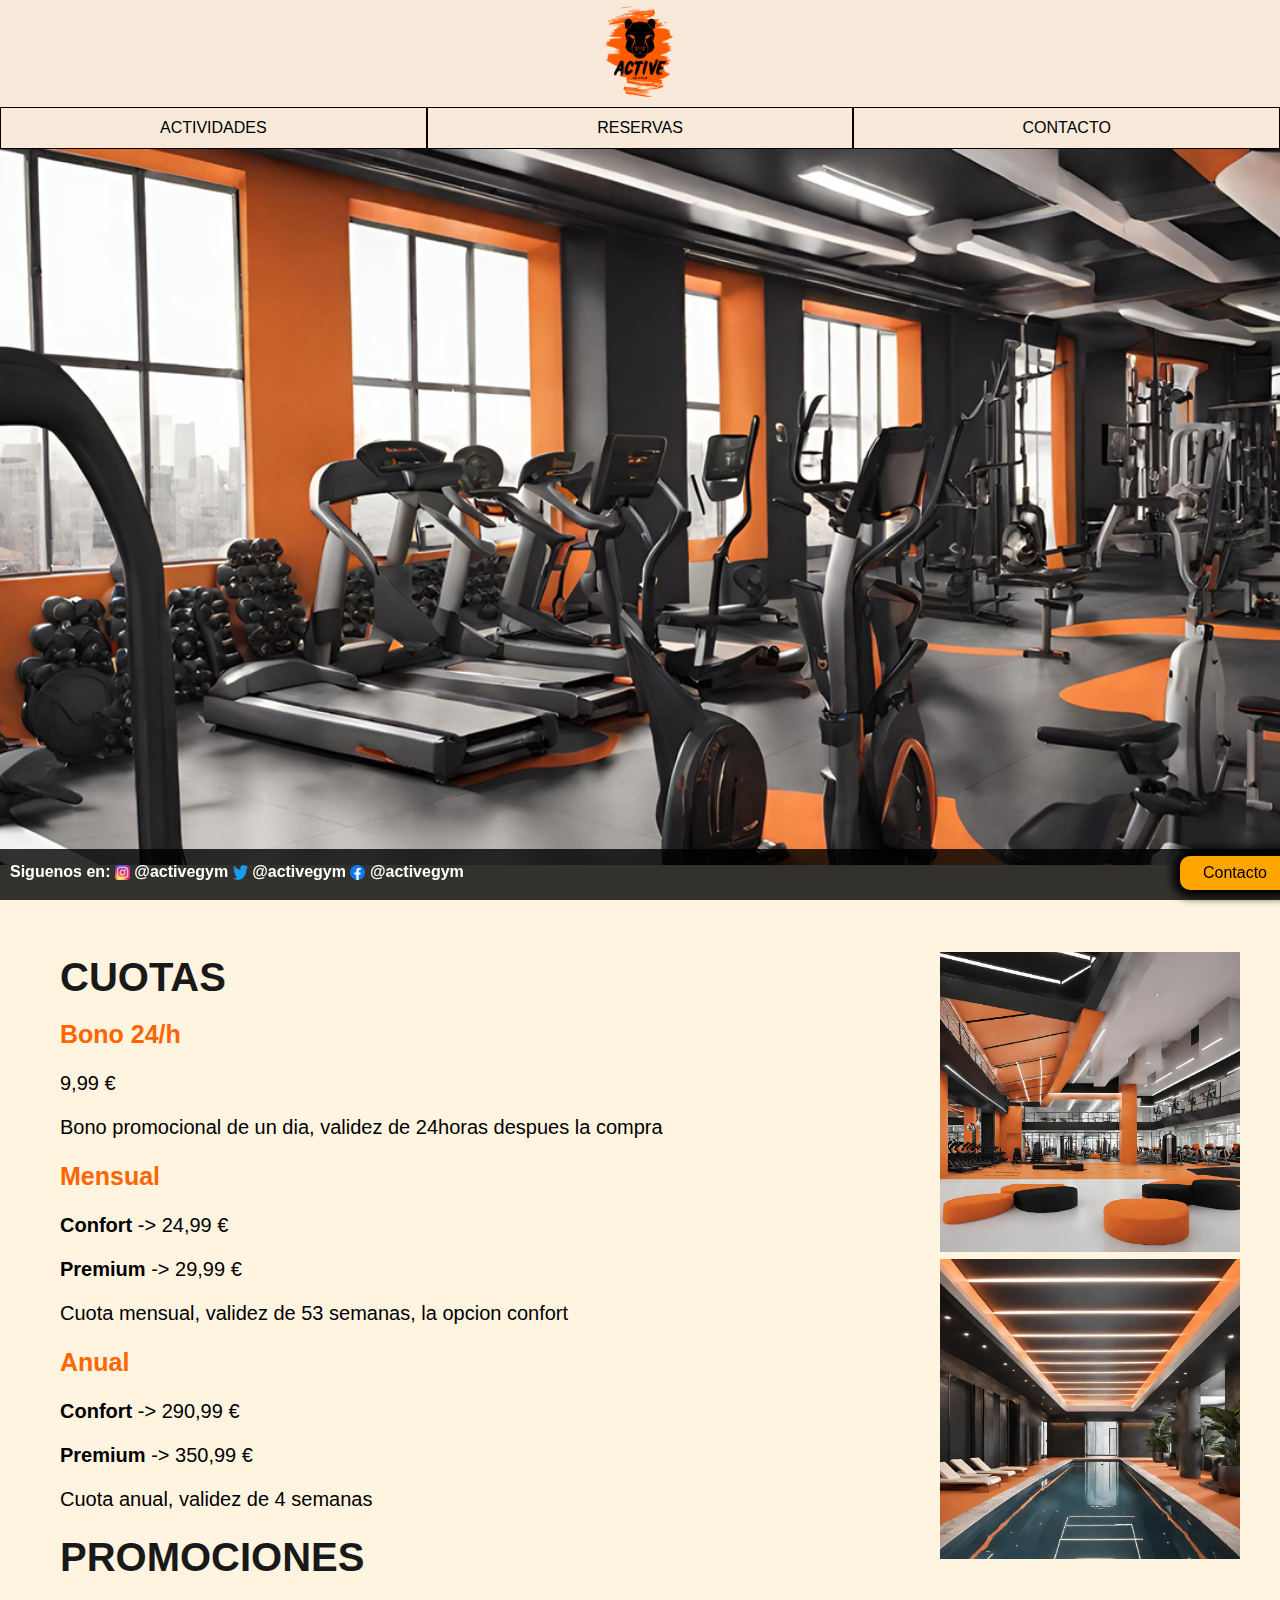
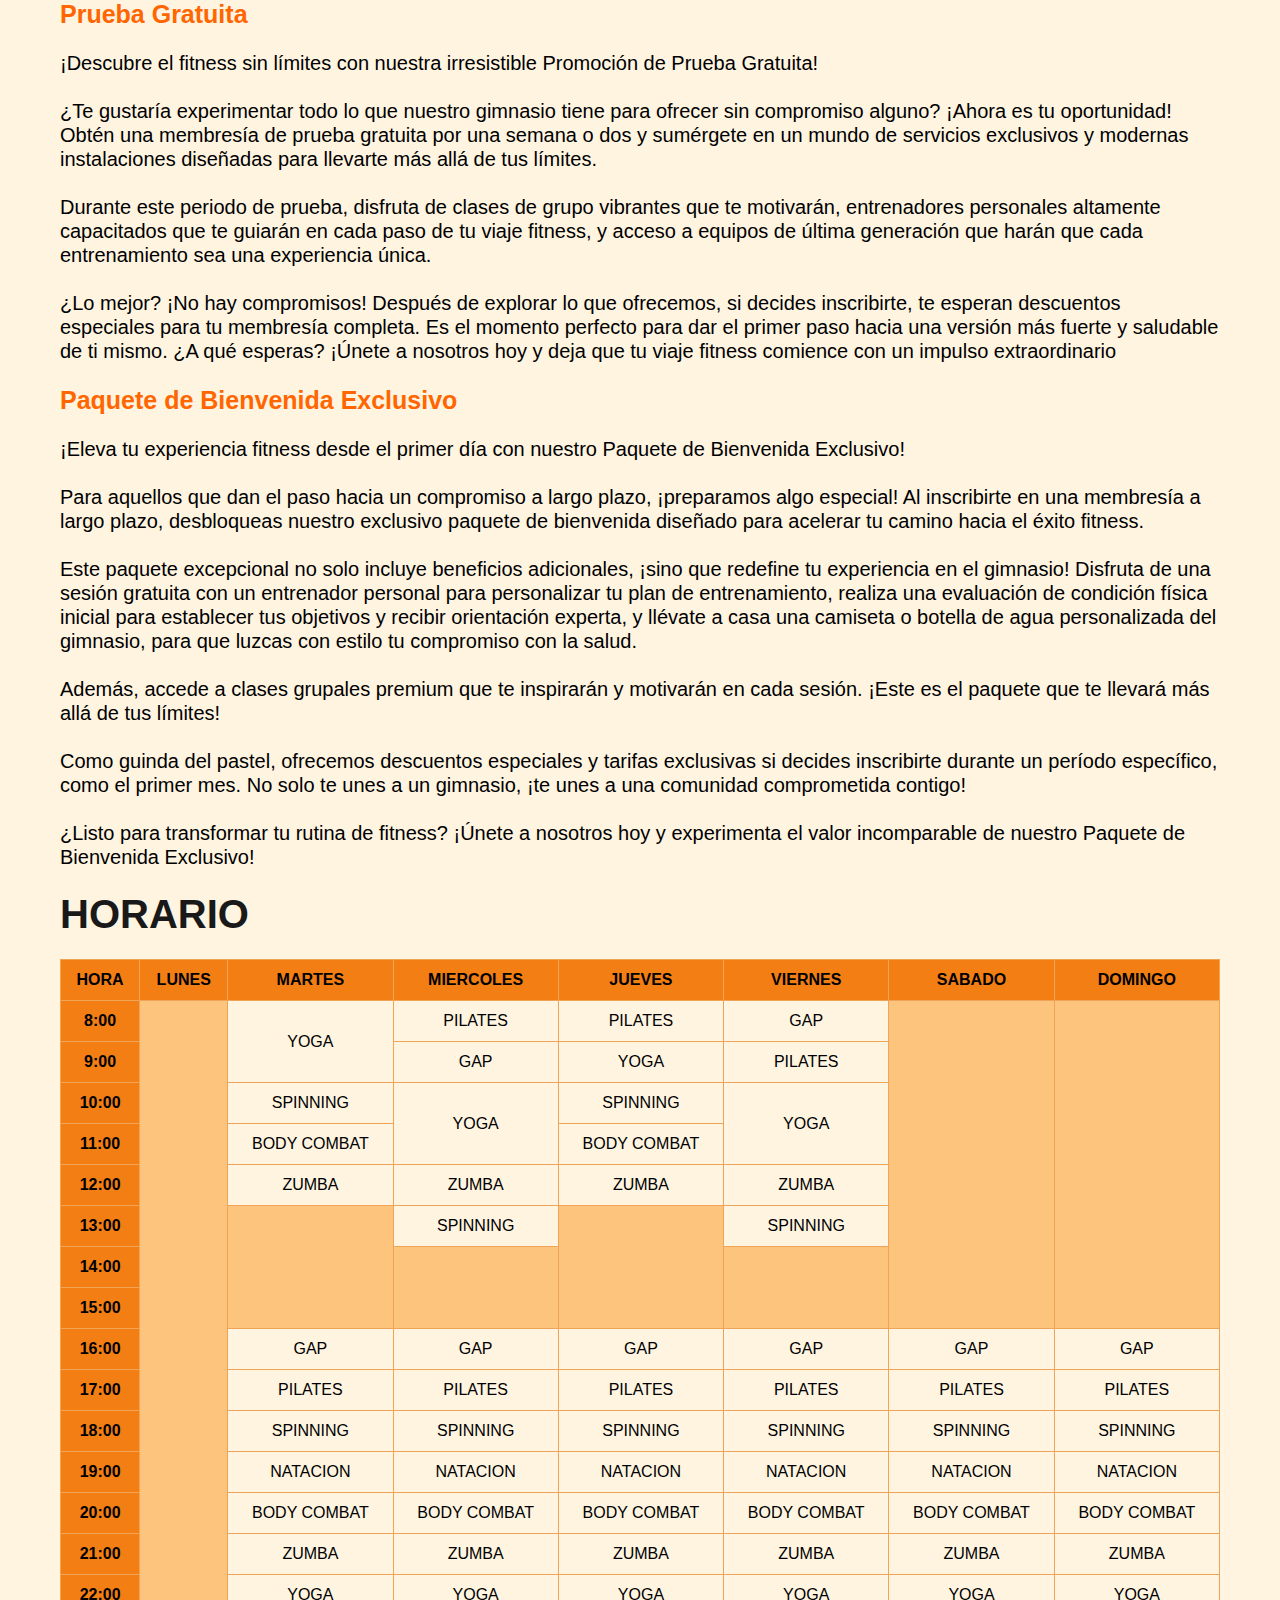
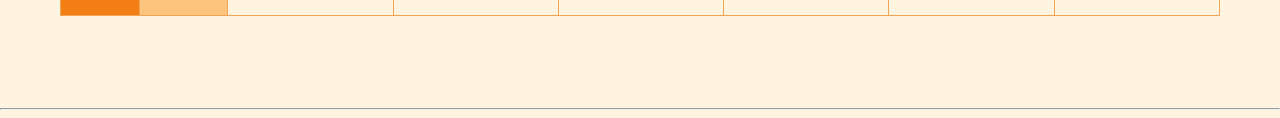
==== index.html @ 60f01741 "intento de arreglo de imagenes" ====
<!DOCTYPE html>
<html lang="es">
    <head>
        <meta charset="UTF-8">
        <meta name="viewport" content="width=device-width, initial-scale=1.0">
        <title>Inicio</title>
    <link rel="stylesheet" href="css/indexStyle.css"/>
    <link rel="stylesheet" href="css/encabezadoStyle.css"/>
    <link rel="stylesheet" href="css/redes_contactoStyle.css"/>
    
    </head>
    <body class="bodyIndex">
        <!--Parte Yeray-->
        <div id="encabezado">
            <div id="imagenEncabezado">
                <a href="index.html"><img src="images/logo.png" alt="Imagen del logo"/></a>
            </div>
            <div id="parteAbajoEncabezado">
                <ul>
                    <li><a href="actividades.html">ACTIVIDADES</a></li>
                    <li><a href="reservas.html">RESERVAS</a></li>
                    <li><a href="contacto.html">CONTACTO</a></li>
                </ul>
            </div>
        </div>
        <img id="imagenPortada" src="./images/portadaIndex.png"/>
        <!--Parte Aroa-->
            <div class="contenedor">
                <div id="contenido">
                    <div class="imgns-container">
                        <a href="index.html"><img id="img_recepcion" src="images/recepcion.png" alt="recepcion"/></a>
                        <a href="actividades.html"><img id="img_piscina" src="images/piscina1.png" alt="recepcion"/></a>
                    </div>
                    <h2>Cuotas</h2>
                        <div id="cuota1">
                            <h3 id="bono24h">Bono 24/h</h3>
                            <p class="parIndex" id="precio1"> 9,99 €</p>
                            <p class="parIndex" id="descripcion1">Bono promocional de un dia, validez de 24horas despues la compra</p>
                        </div>
                
                        <div id="cuota2">
                            <h3 id="mensual">Mensual</h3>
                            <p class="parIndex" id="precio2"> <b>Confort</b> -> 24,99 €</p>
                            <p class="parIndex" id="precio2"> <b>Premium</b> -> 29,99 €</p>
                            <p class="parIndex" id="descripcion1">Cuota mensual, validez de 53 semanas, la opcion confort </p>
                        </div>
                
                        <div id="cuota3">
                            <h3 id="anual">Anual</h3>
                            <p class="parIndex" id="precio2"> <b>Confort</b> -> 290,99 €</p>
                            <p class="parIndex" id="precio2"> <b>Premium</b> -> 350,99 €</p>
                            <p class="parIndex" id="descripcion1">Cuota anual, validez de 4 semanas</p>
                        </div> 

                    <h2>Promociones</h2>
                        <h3 id="Prueba">Prueba Gratuita</h3>
                        <p class="parIndex">¡Descubre el fitness sin límites con nuestra irresistible Promoción de Prueba Gratuita!
                            <br/>
                            <br/>
                            ¿Te gustaría experimentar todo lo que nuestro gimnasio tiene para ofrecer sin compromiso alguno? ¡Ahora es tu oportunidad! Obtén una membresía de prueba gratuita por una semana o dos y sumérgete en un mundo de servicios exclusivos y modernas instalaciones diseñadas para llevarte más allá de tus límites.
                            <br/>
                            <br/>
                            Durante este periodo de prueba, disfruta de clases de grupo vibrantes que te motivarán, entrenadores personales altamente capacitados que te guiarán en cada paso de tu viaje fitness, y acceso a equipos de última generación que harán que cada entrenamiento sea una experiencia única.
                            <br/>
                            <br/>
                            ¿Lo mejor? ¡No hay compromisos! Después de explorar lo que ofrecemos, si decides inscribirte, te esperan descuentos especiales para tu membresía completa. Es el momento perfecto para dar el primer paso hacia una versión más fuerte y saludable de ti mismo. ¿A qué esperas? ¡Únete a nosotros hoy y deja que tu viaje fitness comience con un impulso extraordinario</p>
                        <h3 id="Bievenida">Paquete de Bienvenida Exclusivo</h3>
                        <p class="parIndex">¡Eleva tu experiencia fitness desde el primer día con nuestro Paquete de Bienvenida Exclusivo!
                            <br/>
                            <br/>
                            Para aquellos que dan el paso hacia un compromiso a largo plazo, ¡preparamos algo especial! Al inscribirte en una membresía a largo plazo, desbloqueas nuestro exclusivo paquete de bienvenida diseñado para acelerar tu camino hacia el éxito fitness.
                            <br/>
                            <br/>
                            Este paquete excepcional no solo incluye beneficios adicionales, ¡sino que redefine tu experiencia en el gimnasio! Disfruta de una sesión gratuita con un entrenador personal para personalizar tu plan de entrenamiento, realiza una evaluación de condición física inicial para establecer tus objetivos y recibir orientación experta, y llévate a casa una camiseta o botella de agua personalizada del gimnasio, para que luzcas con estilo tu compromiso con la salud.
                            <br/>
                            <br/>
                            Además, accede a clases grupales premium que te inspirarán y motivarán en cada sesión. ¡Este es el paquete que te llevará más allá de tus límites!
                            <br/>
                            <br/>
                            Como guinda del pastel, ofrecemos descuentos especiales y tarifas exclusivas si decides inscribirte durante un período específico, como el primer mes. No solo te unes a un gimnasio, ¡te unes a una comunidad comprometida contigo!
                            <br/>
                            <br/>
                            ¿Listo para transformar tu rutina de fitness? ¡Únete a nosotros hoy y experimenta el valor incomparable de nuestro Paquete de Bienvenida Exclusivo! </p>
                    <a href="actividades.html"><h2 id="horario">Horario</h2></a>
                    <table>
                        <tr id="cabecera">
                            <th>HORA</th>
                            <th>LUNES</th>
                            <th>MARTES</th>
                            <th>MIERCOLES</th>
                            <th>JUEVES</th>
                            <th>VIERNES</th>
                            <th>SABADO</th>
                            <th>DOMINGO</th>
                        </tr>
                        <tr>
                            <th>8:00</th>
                        <!-- los lunes no hay actividades -->
                            <td id="vacio" rowspan="15"></td>
                            <td rowspan="2">YOGA</td>
                            <td>PILATES</td>
                            <td>PILATES</td>
                            <td>GAP</td>
                            <td id="vacio" rowspan="8"></td>
                            <td id="vacio" rowspan="8"></td>
                        </tr>
                        <tr>
                            <th>9:00</th>
                        <!-- los lunes no hay actividades -->
                            <td>GAP</td>
                            <td>YOGA</td>
                            <td>PILATES</td>
                        </tr>
                        <tr>
                            <th>10:00</th>
                        <!-- los lunes no hay actividades -->
                            <td>SPINNING</td>
                            <td rowspan="2">YOGA</td>
                            <td>SPINNING</td>
                            <td rowspan="2">YOGA</td>
                        </tr>
                        <tr>
                            <th>11:00</th>
                        <!-- los lunes no hay actividades -->
                            <td>BODY COMBAT</td>
                            <td>BODY COMBAT</td>
                        </tr>
                        <tr>
                            <th>12:00</th>
                        <!-- los lunes no hay actividades -->
                            <td>ZUMBA</td>
                            <td>ZUMBA</td>
                            <td>ZUMBA</td>
                            <td>ZUMBA</td>
                        </tr>
                        <tr>
                            <th>13:00</th>
                        <!-- los lunes no hay actividades -->
                            <td id="vacio" rowspan="3"></td>
                            <td>SPINNING</td>
                            <td id="vacio" rowspan="3"></td>
                            <td>SPINNING</td>
                        </tr>
                        <tr>
                            <th>14:00</th>
                        <!-- los lunes no hay actividades -->
                            <td id="vacio" rowspan="2"></td>
                            <td id="vacio" rowspan="2"></td>
                        </tr>
                        <tr>
                            <th>15:00</th>
                        <!-- los lunes no hay actividades -->
                        </tr>
                        <tr>
                            <th>16:00</th>
                        <!-- los lunes no hay actividades -->
                            <td>GAP</td>
                            <td>GAP</td>
                            <td>GAP</td>
                            <td>GAP</td>
                            <td>GAP</td>
                            <td>GAP</td>
                        </tr>
                        <tr>
                            <th>17:00</th>
                        <!-- los lunes no hay actividades -->
                            <td>PILATES</td>
                            <td>PILATES</td>
                            <td>PILATES</td>
                            <td>PILATES</td>
                            <td>PILATES</td>
                            <td>PILATES</td>
                        </tr>
                        <tr>
                            <th>18:00</th>
                        <!-- los lunes no hay actividades -->
                            <td>SPINNING</td>
                            <td>SPINNING</td>
                            <td>SPINNING</td>
                            <td>SPINNING</td>
                            <td>SPINNING</td>
                            <td>SPINNING</td>
                        </tr>
                        <tr>
                            <th>19:00</th>
                        <!-- los lunes no hay actividades -->
                            <td>NATACION</td>
                            <td>NATACION</td>
                            <td>NATACION</td>
                            <td>NATACION</td>
                            <td>NATACION</td>
                            <td>NATACION</td>
                
                        </tr>
                        <tr>
                            <th>20:00</th>
                        <!-- los lunes no hay actividades -->
                            <td>BODY COMBAT</td>
                            <td>BODY COMBAT</td>
                            <td>BODY COMBAT</td>
                            <td>BODY COMBAT</td>
                            <td>BODY COMBAT</td>
                            <td>BODY COMBAT</td>
                        </tr>
                        <tr>
                            <th>21:00</th>
                        <!-- los lunes no hay actividades -->
                            <td>ZUMBA</td>
                            <td>ZUMBA</td>
                            <td>ZUMBA</td>
                            <td>ZUMBA</td>
                            <td>ZUMBA</td>
                            <td>ZUMBA</td>
                        </tr>
                        <tr>
                            <th>22:00</th>
                        <!-- los lunes no hay actividades -->
                            <td>YOGA</td>
                            <td>YOGA</td>
                            <td>YOGA</td>
                            <td>YOGA</td>
                            <td>YOGA</td>
                            <td>YOGA</td>
                        </tr>
                    </table>
                    <br/>
                
                </div>
            </div>
            
        <hr>
        <!--Parte Nestor-->
        <div class="pie">
            <label class="redes" for="redes">
                Siguenos en: 
                <img class="imagen_redes" src="images/logo_instagram.png" alt="instagram"> 
                <a href="https://www.instagram.com/"> @activegym </a> 
                <img class="imagen_redes" src="images/logo_twitter.png" alt="twitter"> 
                <a href="https://twitter.com/?lang=es">@activegym</a> 
                <img class="imagen_redes" src="images/logo_facebook.png" alt="facebook"> 
                <a href="https://www.facebook.com/?locale=es_ES">@activegym</a>
            </label> 
            <a id="botonContacto" href="contacto.html">Contacto</a>
        </div>
    </body>
</html>
---- css/indexStyle.css ----
/* CSS GENERAL */
*{
    font-family: Verdana, Geneva, Tahoma, sans-serif;
} 

.parIndex{
    font-size: 20px;
   }
/* IMAGENES */
.contenedor{
    display: grid;
    grid-template-columns: auto auto auto auto;
}

.imgns-container{
    grid-column: 3/4;
    height: 300px;
    width: 300px;
    margin: 20px;
    max-width: 100%;
    position: absolute;
    right: 0px;
}

#img_recepcion{
    grid-area: imagen;
    width: 100%;
}
#img_piscina{
    grid-area: imagen;
    width: 100%;
    
}
/* CONTENIDO */
#contenido h3 {
    
    color: #ff6600;
    font-weight: bold;
    font-size: 25px;
}

#contenido h2 {
    
    color: #19191a;
    font-size: 40px;
    font-weight: bold;
    text-transform: uppercase;
}

#contenido h3 p{
    
    color: black;
    font-weight: lighter;
    font-size: 30px;

}
#contenido{
    grid-column: 1/3;
    background-color: #fff4e0;
    padding: 40px;
    margin: 20px;
    text-align: left;
    box-sizing: border-box;
    position: relative;
}

a{
    text-decoration: none;
}
/*TABLA HORARIO*/
table {
    width: 100%;
    border-collapse: collapse;
    margin-top: 20px;
}
th, td {
    border: 1px solid #f0a458;
    padding: 8px;
    text-align: center;
}
th {
    background-color: #f27e14;
}
#vacio{
    background-color: #fcc47c;
}
---- css/encabezadoStyle.css ----
/*Parte del encabezado*/
#encabezado{
    width: 100%;
    height: 100%;
    left: 0;
    top: 0;
    position: relative;
    background-color: #f8e9da;
}

/*imagen del encabezado*/
#imagenEncabezado{
    text-align: center;
}

#imagenEncabezado img{
    width: 100px;
}

#imagenPortada{
    width: 100%;
}

/*Columnas del encabezado*/
#parteAbajoEncabezado{
    column-count: 3;
    height: 100%;
    display: grid;
}

#parteAbajoEncabezado ul li{
    text-align: center;
    border: 1px solid black;
    padding: .5em;
    width: 100%;
}

#parteAbajoEncabezado ul li a{
    display: block;
    padding: 0 10px;
    text-decoration: none;
    color: black;
}

#parteAbajoEncabezado ul li:hover{
    background-color: orange;
}

#parteAbajoEncabezado ul{
    margin: 0;
    padding: 0;
    display: inline-flex;
    list-style: none;
    padding: 0;
}

#tituloEncabezado{
    border: 1px dotted gray;
    text-align: center;
    display: block;
}

/*Para poder poner fijo el encabezado en la parte de arriba*/
.bodyIndex{
    margin: 0;
	padding: 0;
	font-size: 1em;
	line-height: 1.5em;
    background-color: #fff4e0;
}
---- css/redes_contactoStyle.css ----
/* REDES-CONTACTO */
.pie{
    background: rgba(0, 0, 0, 0.8);
    position: fixed;
    bottom: 0;
    left: 0;
    width: 100%;
    padding: 10px;
    color: white;
}
.imagen_redes{
    width: 15px;
    height: 15px;
    vertical-align: middle;
}
.redes{
    font-weight: bold;
    vertical-align: middle;
}
a{
    text-decoration: none;
}
a:link{
    color: white;
}
a:visited{
    color: white;
}
a:hover{
    color: rgb(167, 167, 167);
}
#botonContacto{
    border-radius: 10px;
    border-width: 2px;
    background-color: orange;
    color: black;
    text-decoration: none;
    text-align: center;
    float: right;
    margin-top: -3px;
    padding: 5px;
    width: 100px;
    box-shadow: 0px 0px 10px 7px black;
}
#botonContacto:hover{
    background-color: rgb(197, 128, 0);
    transition-duration: 0.3s;
}
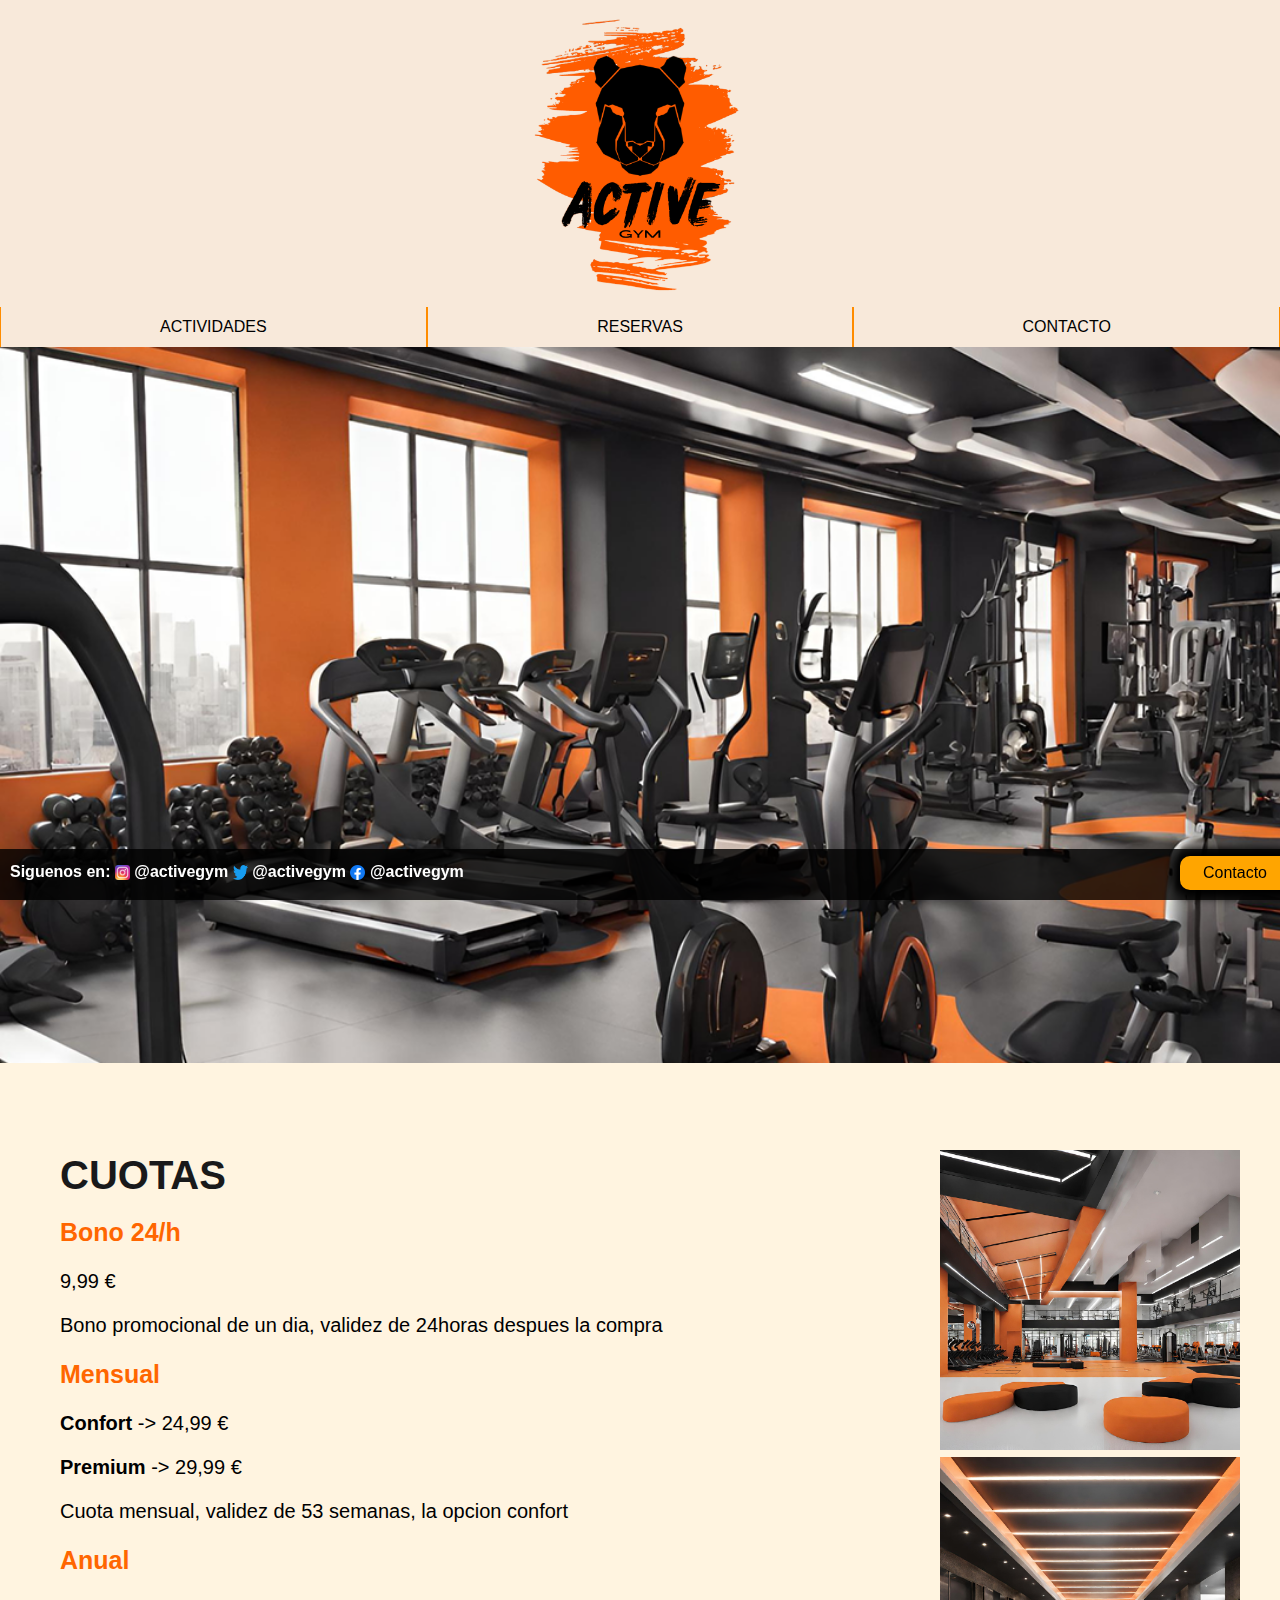
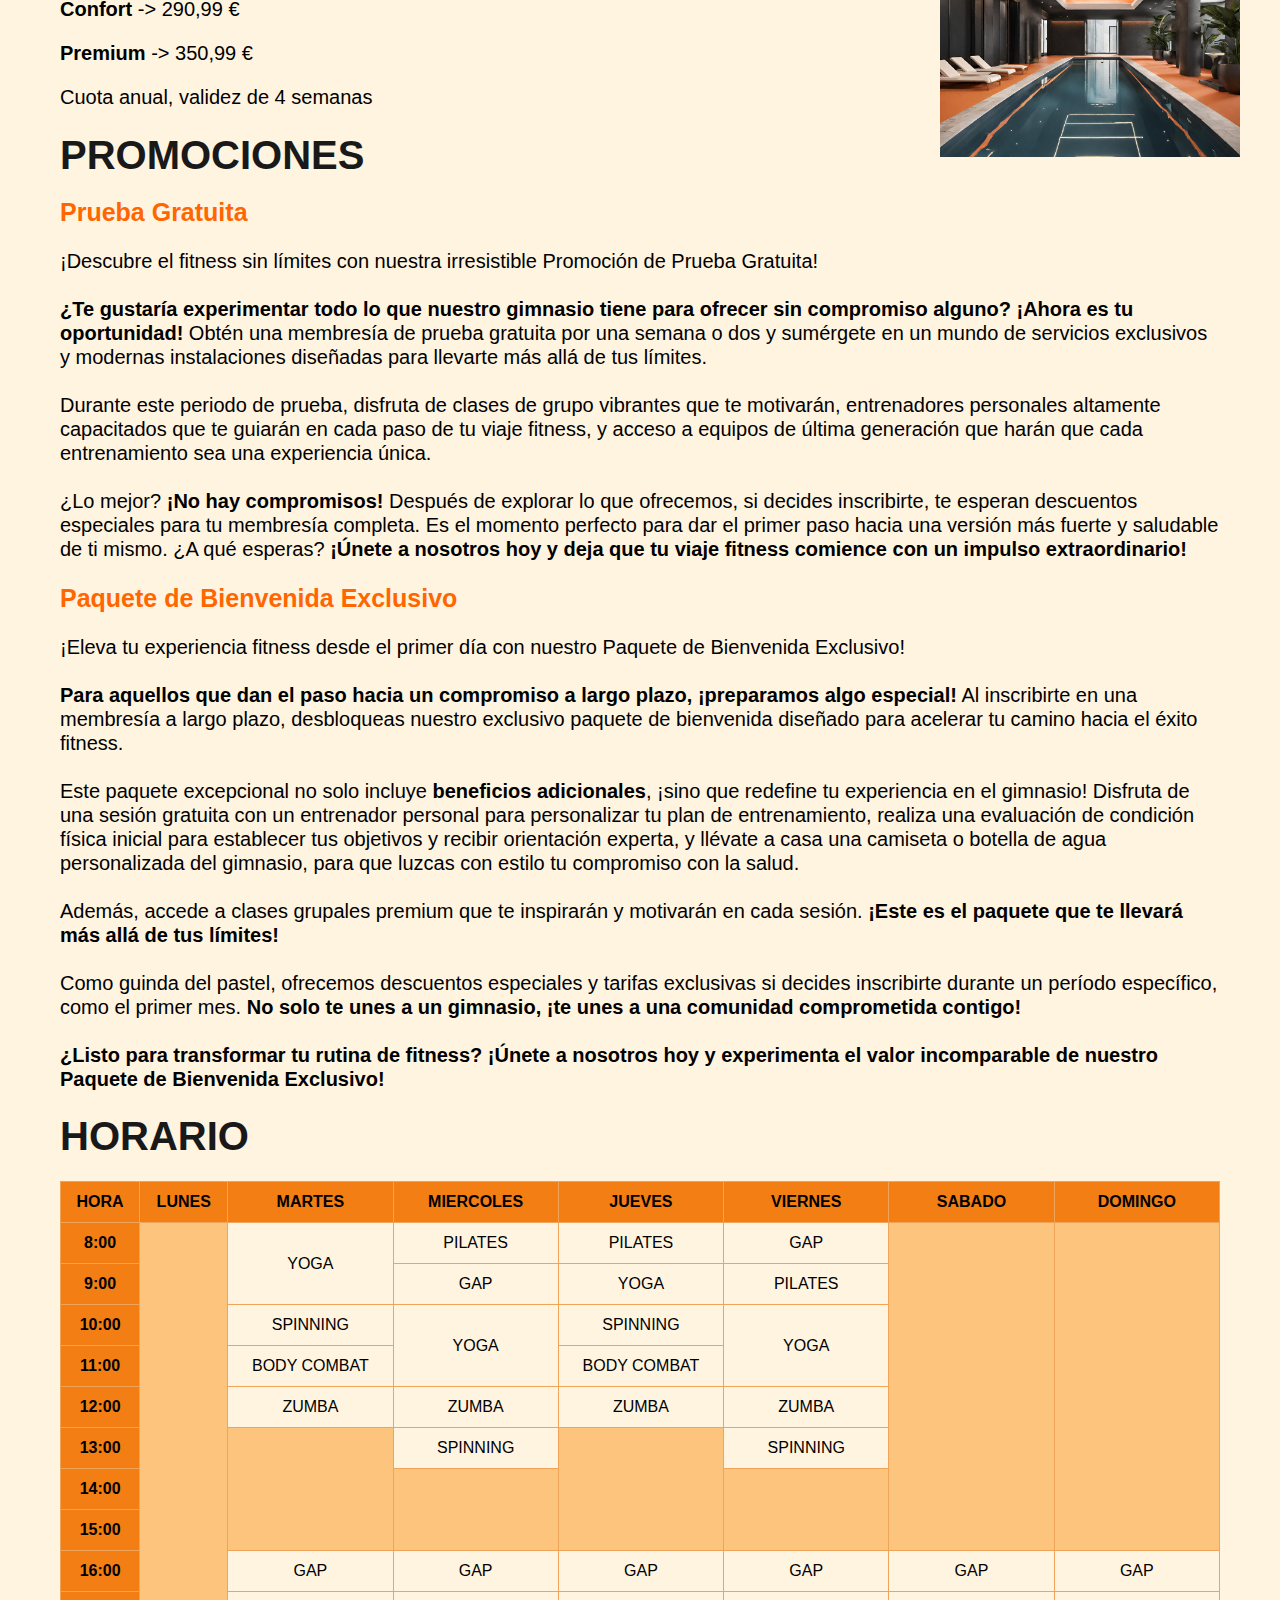
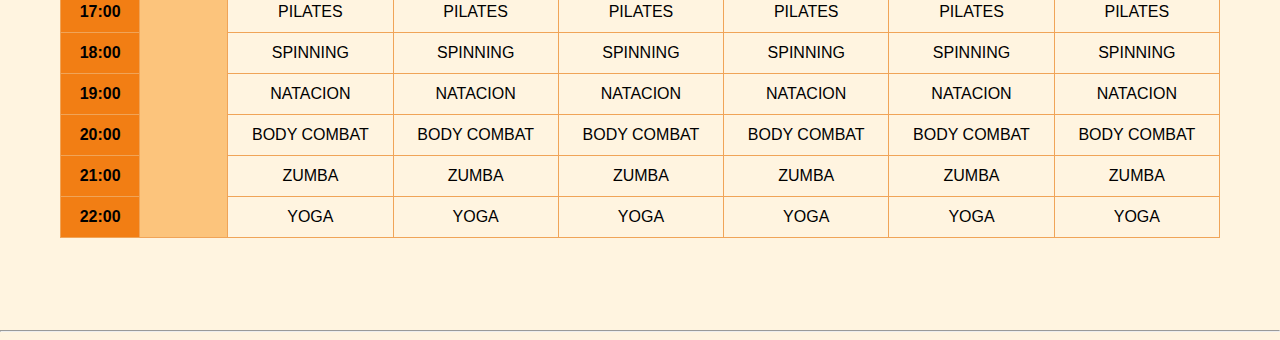
==== commit ea5136b9: "negritas" ====
--- a/index.html
+++ b/index.html
@@ -57,30 +57,30 @@
                         <p class="parIndex">¡Descubre el fitness sin límites con nuestra irresistible Promoción de Prueba Gratuita!
                             <br/>
                             <br/>
-                            ¿Te gustaría experimentar todo lo que nuestro gimnasio tiene para ofrecer sin compromiso alguno? ¡Ahora es tu oportunidad! Obtén una membresía de prueba gratuita por una semana o dos y sumérgete en un mundo de servicios exclusivos y modernas instalaciones diseñadas para llevarte más allá de tus límites.
+                            <b>¿Te gustaría experimentar todo lo que nuestro gimnasio tiene para ofrecer sin compromiso alguno? ¡Ahora es tu oportunidad!</b> Obtén una membresía de prueba gratuita por una semana o dos y sumérgete en un mundo de servicios exclusivos y modernas instalaciones diseñadas para llevarte más allá de tus límites.
                             <br/>
                             <br/>
                             Durante este periodo de prueba, disfruta de clases de grupo vibrantes que te motivarán, entrenadores personales altamente capacitados que te guiarán en cada paso de tu viaje fitness, y acceso a equipos de última generación que harán que cada entrenamiento sea una experiencia única.
                             <br/>
                             <br/>
-                            ¿Lo mejor? ¡No hay compromisos! Después de explorar lo que ofrecemos, si decides inscribirte, te esperan descuentos especiales para tu membresía completa. Es el momento perfecto para dar el primer paso hacia una versión más fuerte y saludable de ti mismo. ¿A qué esperas? ¡Únete a nosotros hoy y deja que tu viaje fitness comience con un impulso extraordinario</p>
+                            ¿Lo mejor? <b>¡No hay compromisos!</b> Después de explorar lo que ofrecemos, si decides inscribirte, te esperan descuentos especiales para tu membresía completa. Es el momento perfecto para dar el primer paso hacia una versión más fuerte y saludable de ti mismo. ¿A qué esperas? <b>¡Únete a nosotros hoy y deja que tu viaje fitness comience con un impulso extraordinario!</b></p>
                         <h3 id="Bievenida">Paquete de Bienvenida Exclusivo</h3>
                         <p class="parIndex">¡Eleva tu experiencia fitness desde el primer día con nuestro Paquete de Bienvenida Exclusivo!
                             <br/>
                             <br/>
-                            Para aquellos que dan el paso hacia un compromiso a largo plazo, ¡preparamos algo especial! Al inscribirte en una membresía a largo plazo, desbloqueas nuestro exclusivo paquete de bienvenida diseñado para acelerar tu camino hacia el éxito fitness.
-                            <br/>
-                            <br/>
-                            Este paquete excepcional no solo incluye beneficios adicionales, ¡sino que redefine tu experiencia en el gimnasio! Disfruta de una sesión gratuita con un entrenador personal para personalizar tu plan de entrenamiento, realiza una evaluación de condición física inicial para establecer tus objetivos y recibir orientación experta, y llévate a casa una camiseta o botella de agua personalizada del gimnasio, para que luzcas con estilo tu compromiso con la salud.
-                            <br/>
-                            <br/>
-                            Además, accede a clases grupales premium que te inspirarán y motivarán en cada sesión. ¡Este es el paquete que te llevará más allá de tus límites!
-                            <br/>
-                            <br/>
-                            Como guinda del pastel, ofrecemos descuentos especiales y tarifas exclusivas si decides inscribirte durante un período específico, como el primer mes. No solo te unes a un gimnasio, ¡te unes a una comunidad comprometida contigo!
-                            <br/>
-                            <br/>
-                            ¿Listo para transformar tu rutina de fitness? ¡Únete a nosotros hoy y experimenta el valor incomparable de nuestro Paquete de Bienvenida Exclusivo! </p>
+                            <b>Para aquellos que dan el paso hacia un compromiso a largo plazo, ¡preparamos algo especial!</b> Al inscribirte en una membresía a largo plazo, desbloqueas nuestro exclusivo paquete de bienvenida diseñado para acelerar tu camino hacia el éxito fitness.
+                            <br/>
+                            <br/>
+                            Este paquete excepcional no solo incluye <b>beneficios adicionales</b>, ¡sino que redefine tu experiencia en el gimnasio! Disfruta de una sesión gratuita con un entrenador personal para personalizar tu plan de entrenamiento, realiza una evaluación de condición física inicial para establecer tus objetivos y recibir orientación experta, y llévate a casa una camiseta o botella de agua personalizada del gimnasio, para que luzcas con estilo tu compromiso con la salud.
+                            <br/>
+                            <br/>
+                            Además, accede a clases grupales premium que te inspirarán y motivarán en cada sesión. <b>¡Este es el paquete que te llevará más allá de tus límites!</b>
+                            <br/>
+                            <br/>
+                            Como guinda del pastel, ofrecemos descuentos especiales y tarifas exclusivas si decides inscribirte durante un período específico, como el primer mes. <b>No solo te unes a un gimnasio, ¡te unes a una comunidad comprometida contigo!</b>
+                            <br/>
+                            <br/>
+                            <b>¿Listo para transformar tu rutina de fitness? ¡Únete a nosotros hoy y experimenta el valor incomparable de nuestro Paquete de Bienvenida Exclusivo!</b> </p>
                     <a href="actividades.html"><h2 id="horario">Horario</h2></a>
                     <table>
                         <tr id="cabecera">
--- a/css/indexStyle.css
+++ b/css/indexStyle.css
@@ -1,7 +1,14 @@
 /* CSS GENERAL */
+
 *{
     font-family: Verdana, Geneva, Tahoma, sans-serif;
+    
 } 
+
+.bodyIndex{
+    margin-left: 20%;
+    margin-right: 20%;
+}
 
 .parIndex{
     font-size: 20px;
--- a/css/encabezadoStyle.css
+++ b/css/encabezadoStyle.css
@@ -14,7 +14,7 @@
 }
 
 #imagenEncabezado img{
-    width: 100px;
+    width: 300px;
 }
 
 #imagenPortada{
@@ -30,7 +30,8 @@
 
 #parteAbajoEncabezado ul li{
     text-align: center;
-    border: 1px solid black;
+    border-right:  1px solid darkorange;
+    border-left:  1px solid darkorange;
     padding: .5em;
     width: 100%;
 }
@@ -43,7 +44,7 @@
 }
 
 #parteAbajoEncabezado ul li:hover{
-    background-color: orange;
+    background-color: darkorange;
 }
 
 #parteAbajoEncabezado ul{
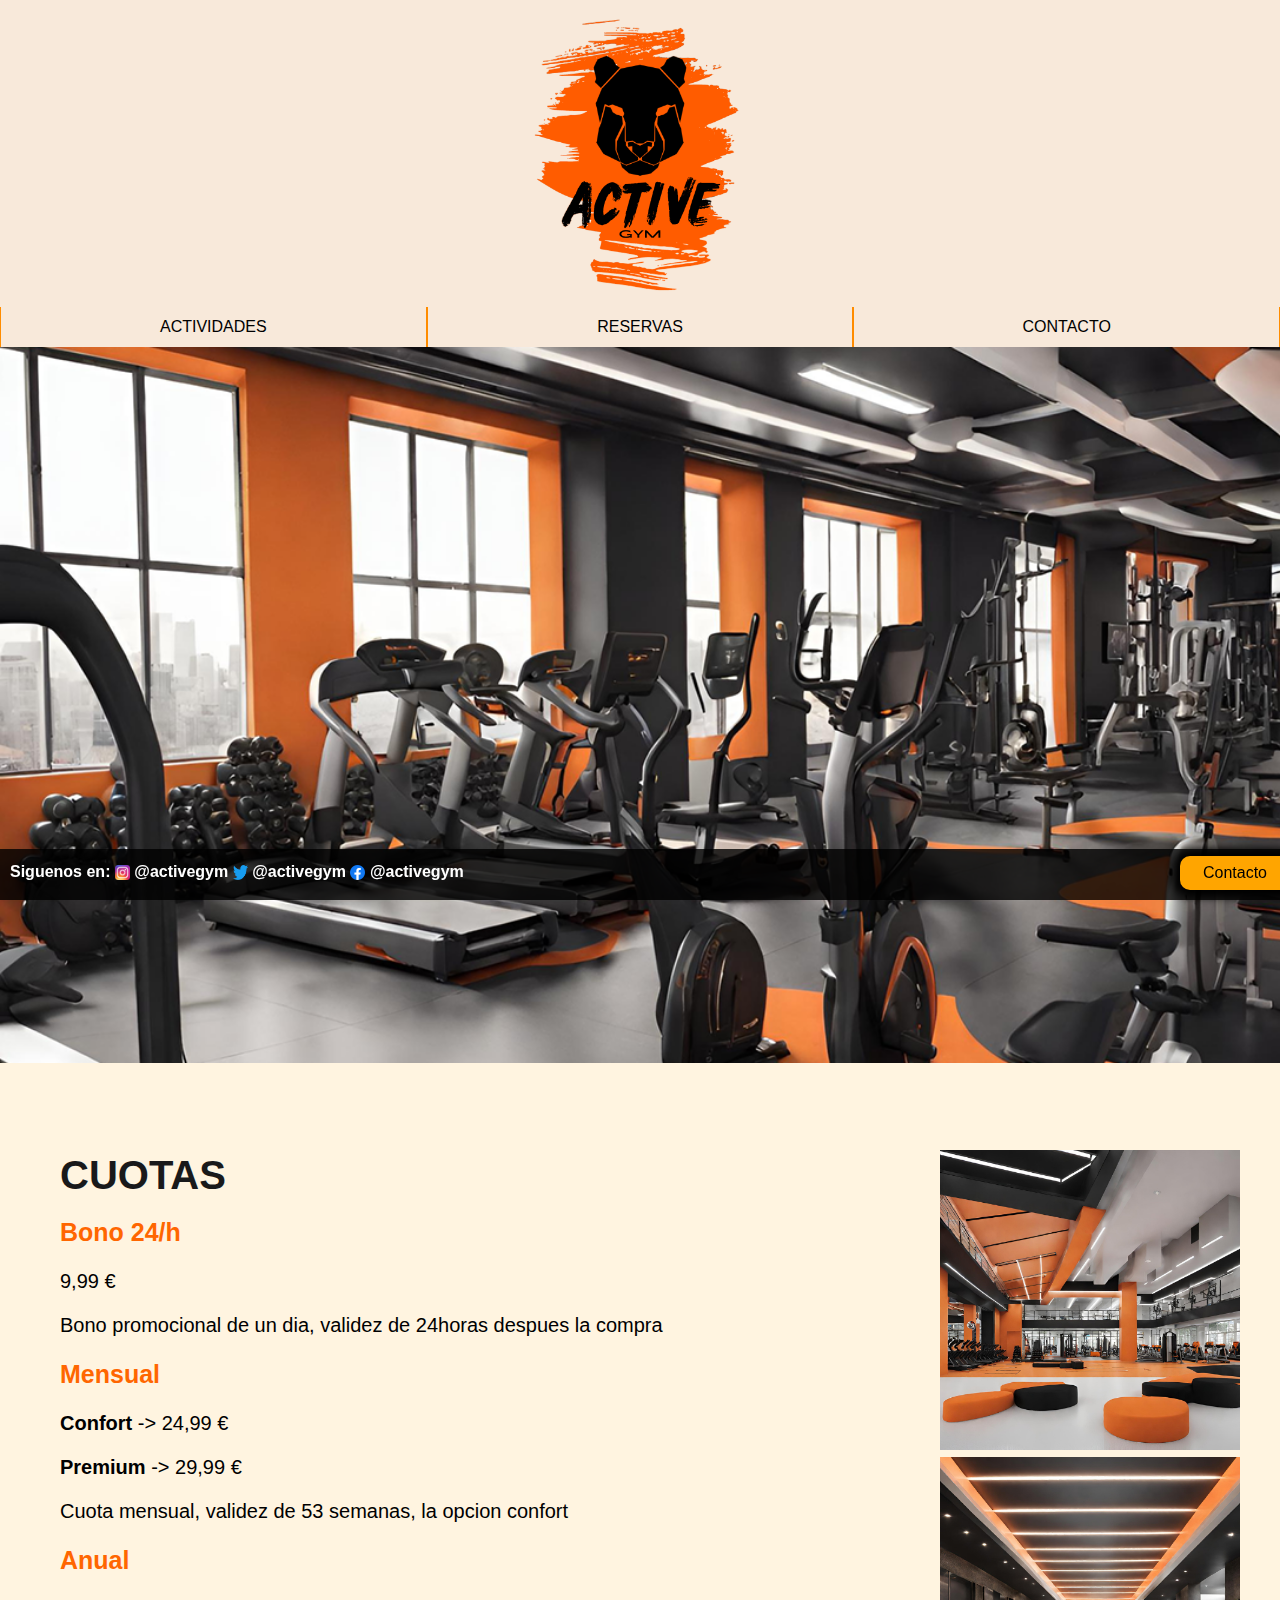
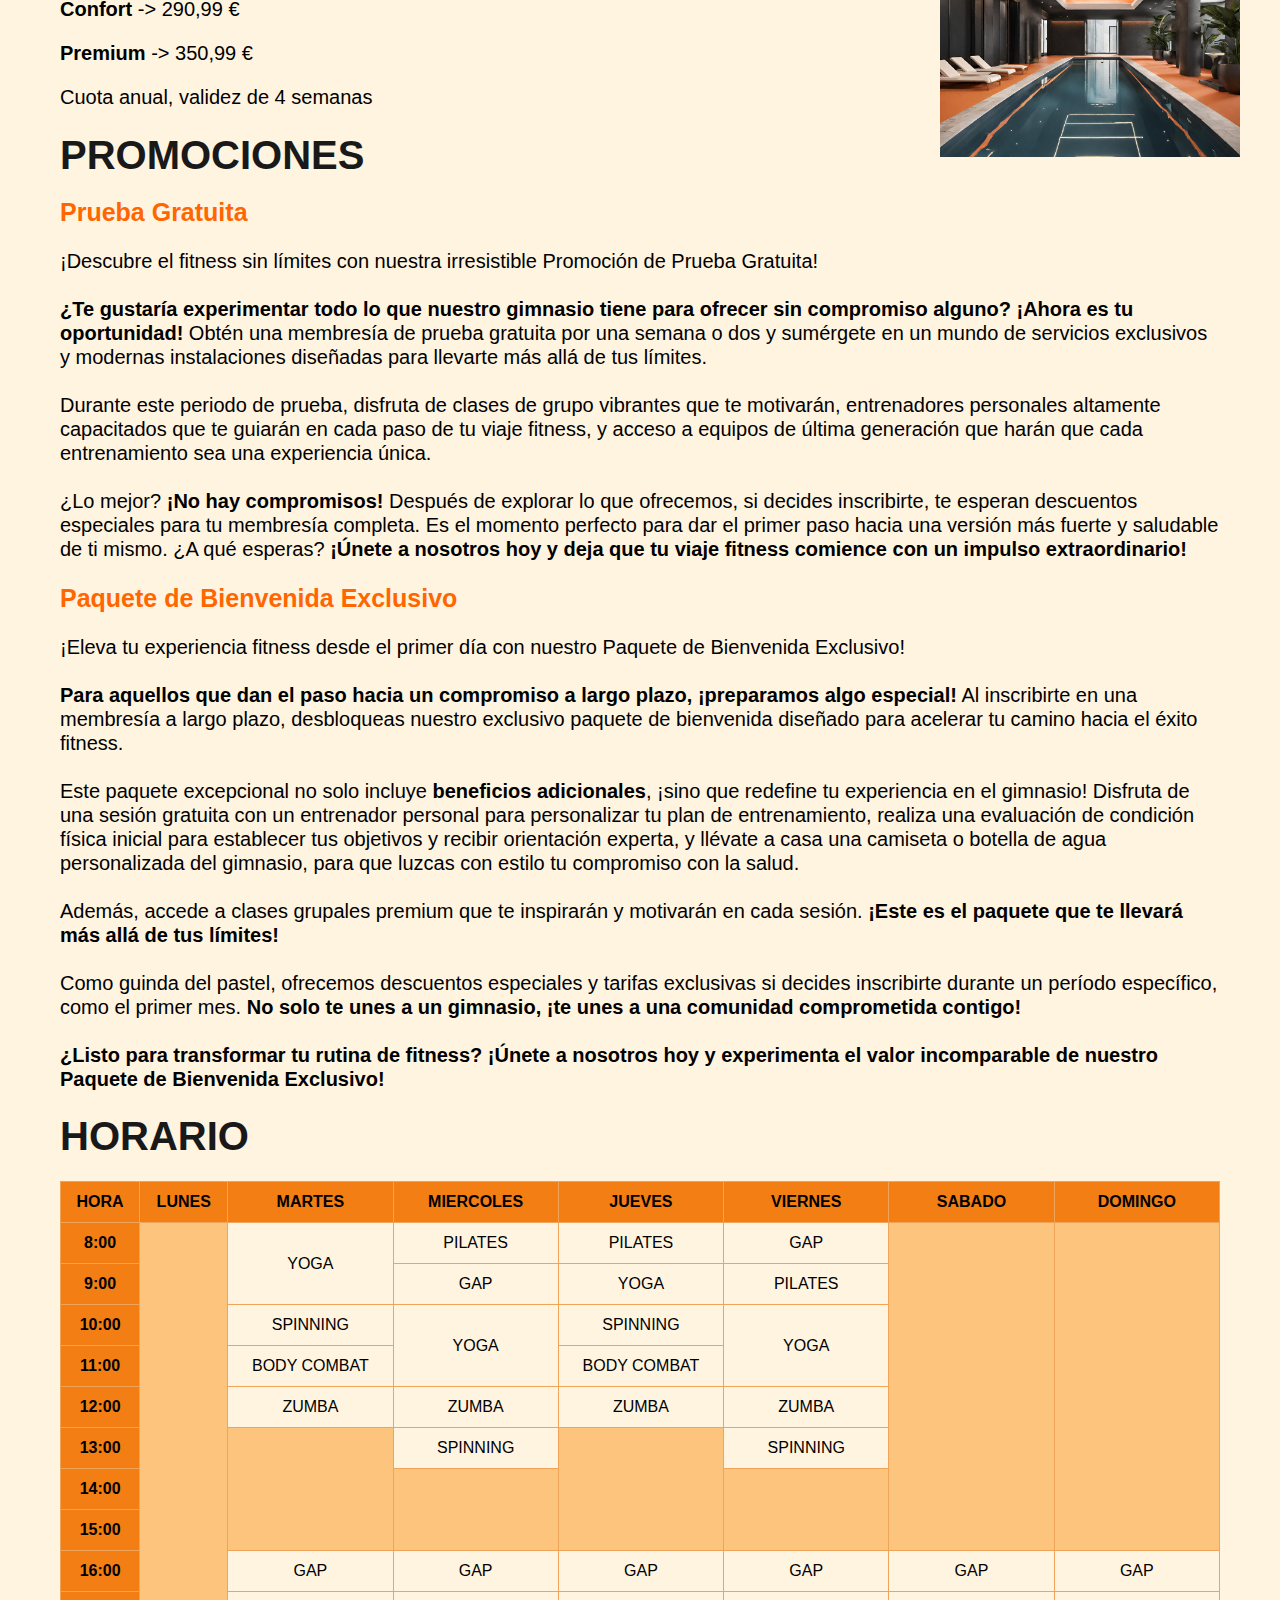
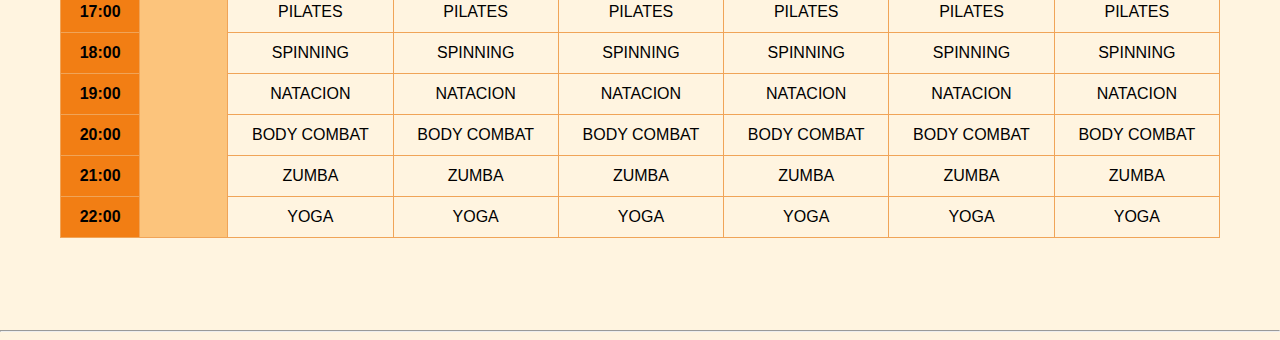
==== commit 35018ce8: "RESPONSIVE RESERVAS Y REDES CONTACTOS" ====
--- a/index.html
+++ b/index.html
@@ -232,14 +232,14 @@
         <!--Parte Nestor-->
         <div class="pie">
             <label class="redes" for="redes">
-                Siguenos en: 
-                <img class="imagen_redes" src="images/logo_instagram.png" alt="instagram"> 
-                <a href="https://www.instagram.com/"> @activegym </a> 
-                <img class="imagen_redes" src="images/logo_twitter.png" alt="twitter"> 
-                <a href="https://twitter.com/?lang=es">@activegym</a> 
-                <img class="imagen_redes" src="images/logo_facebook.png" alt="facebook"> 
-                <a href="https://www.facebook.com/?locale=es_ES">@activegym</a>
-            </label> 
+                Siguenos en:
+                <img class="imagen_redes" src="images/logo_instagram.png" alt="instagram">
+                <a href="https://www.instagram.com/"> @activegym </a>
+                <img class="imagen_redes" src="images/logo_twitter.png" alt="twitter">
+                <a href="https://twitter.com/?lang=es"> @activegym </a>
+                <img class="imagen_redes" src="images/logo_facebook.png" alt="facebook">
+                <a href="https://www.facebook.com/?locale=es_ES"> @activegym </a>
+            </label>
             <a id="botonContacto" href="contacto.html">Contacto</a>
         </div>
     </body>
--- a/css/redes_contactoStyle.css
+++ b/css/redes_contactoStyle.css
@@ -45,4 +45,14 @@
 #botonContacto:hover{
     background-color: rgb(197, 128, 0);
     transition-duration: 0.3s;
+}
+@media only screen and (min-width: 280px) and (max-width: 768px){
+    .redes{
+        font-size: 8px;
+    }
+    #botonContacto{
+        width: 45px;
+        font-size: 8px;
+        margin-top: 0;
+    }
 }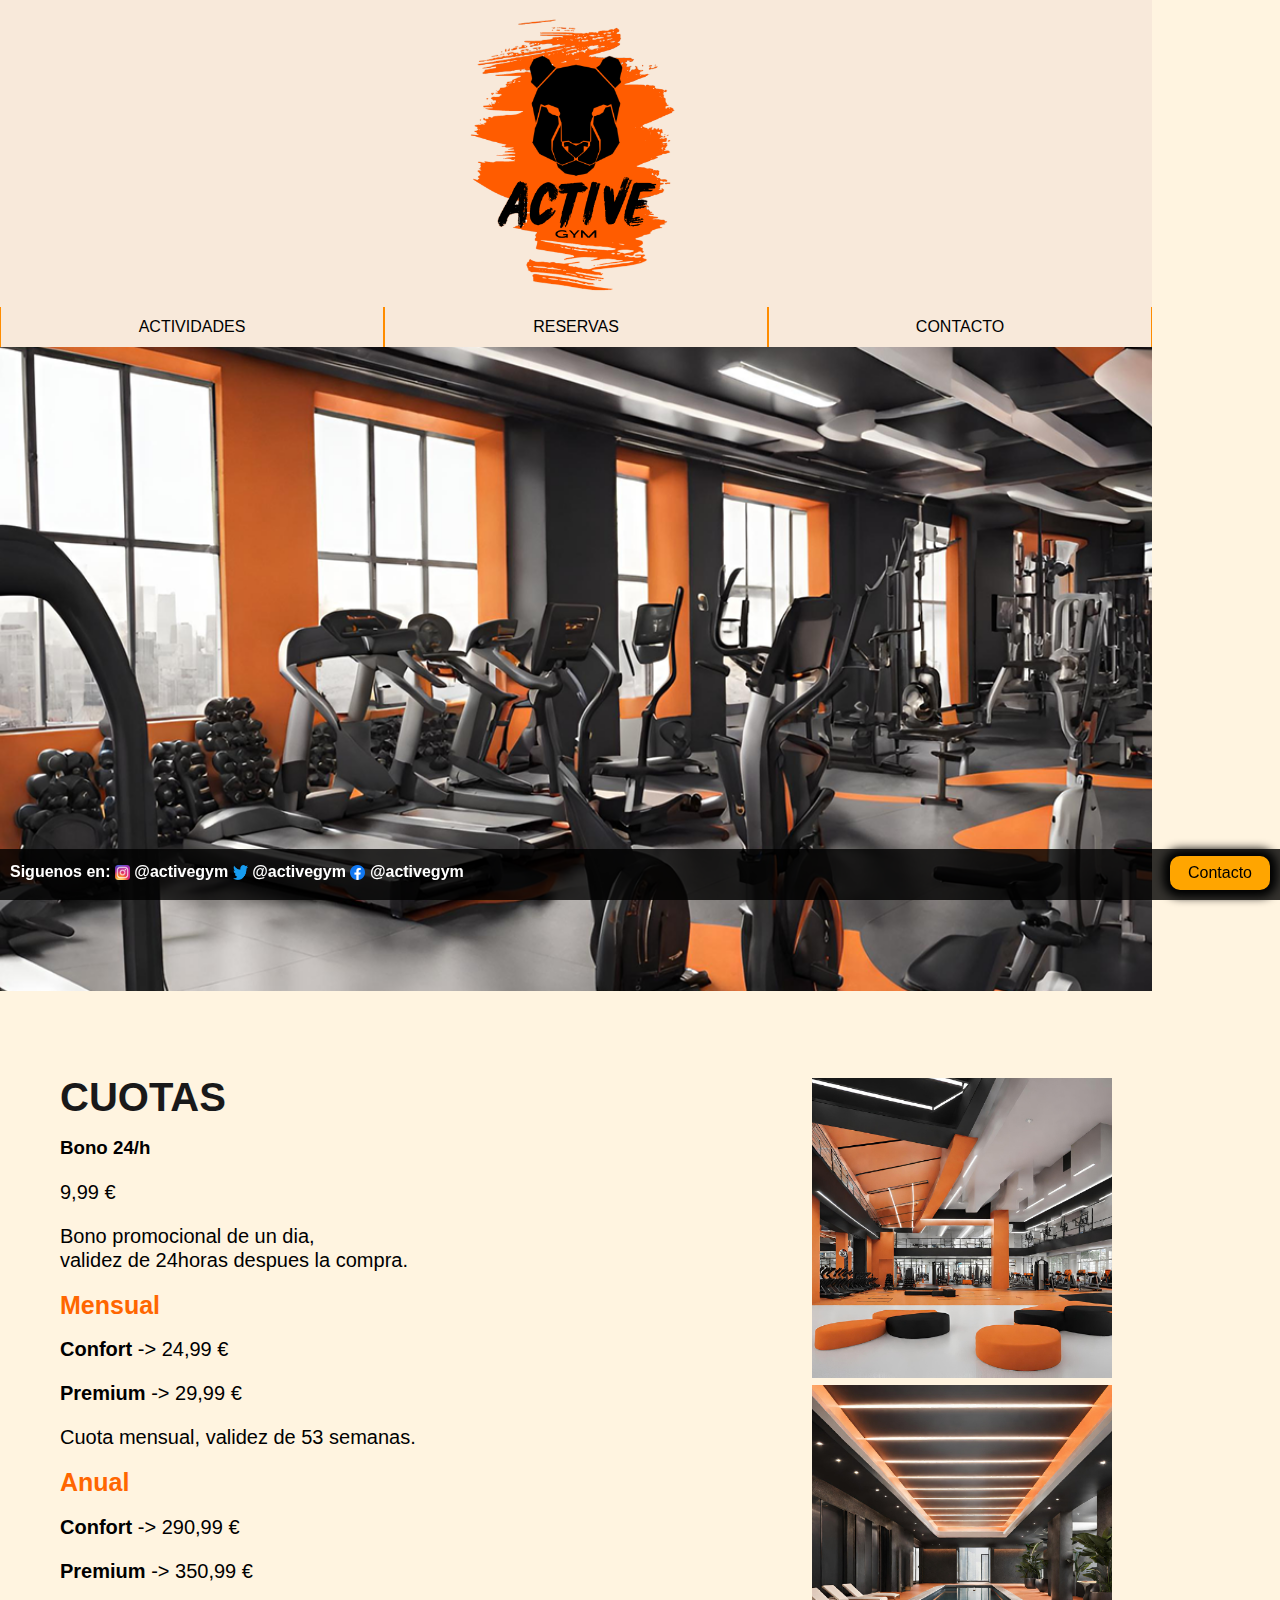
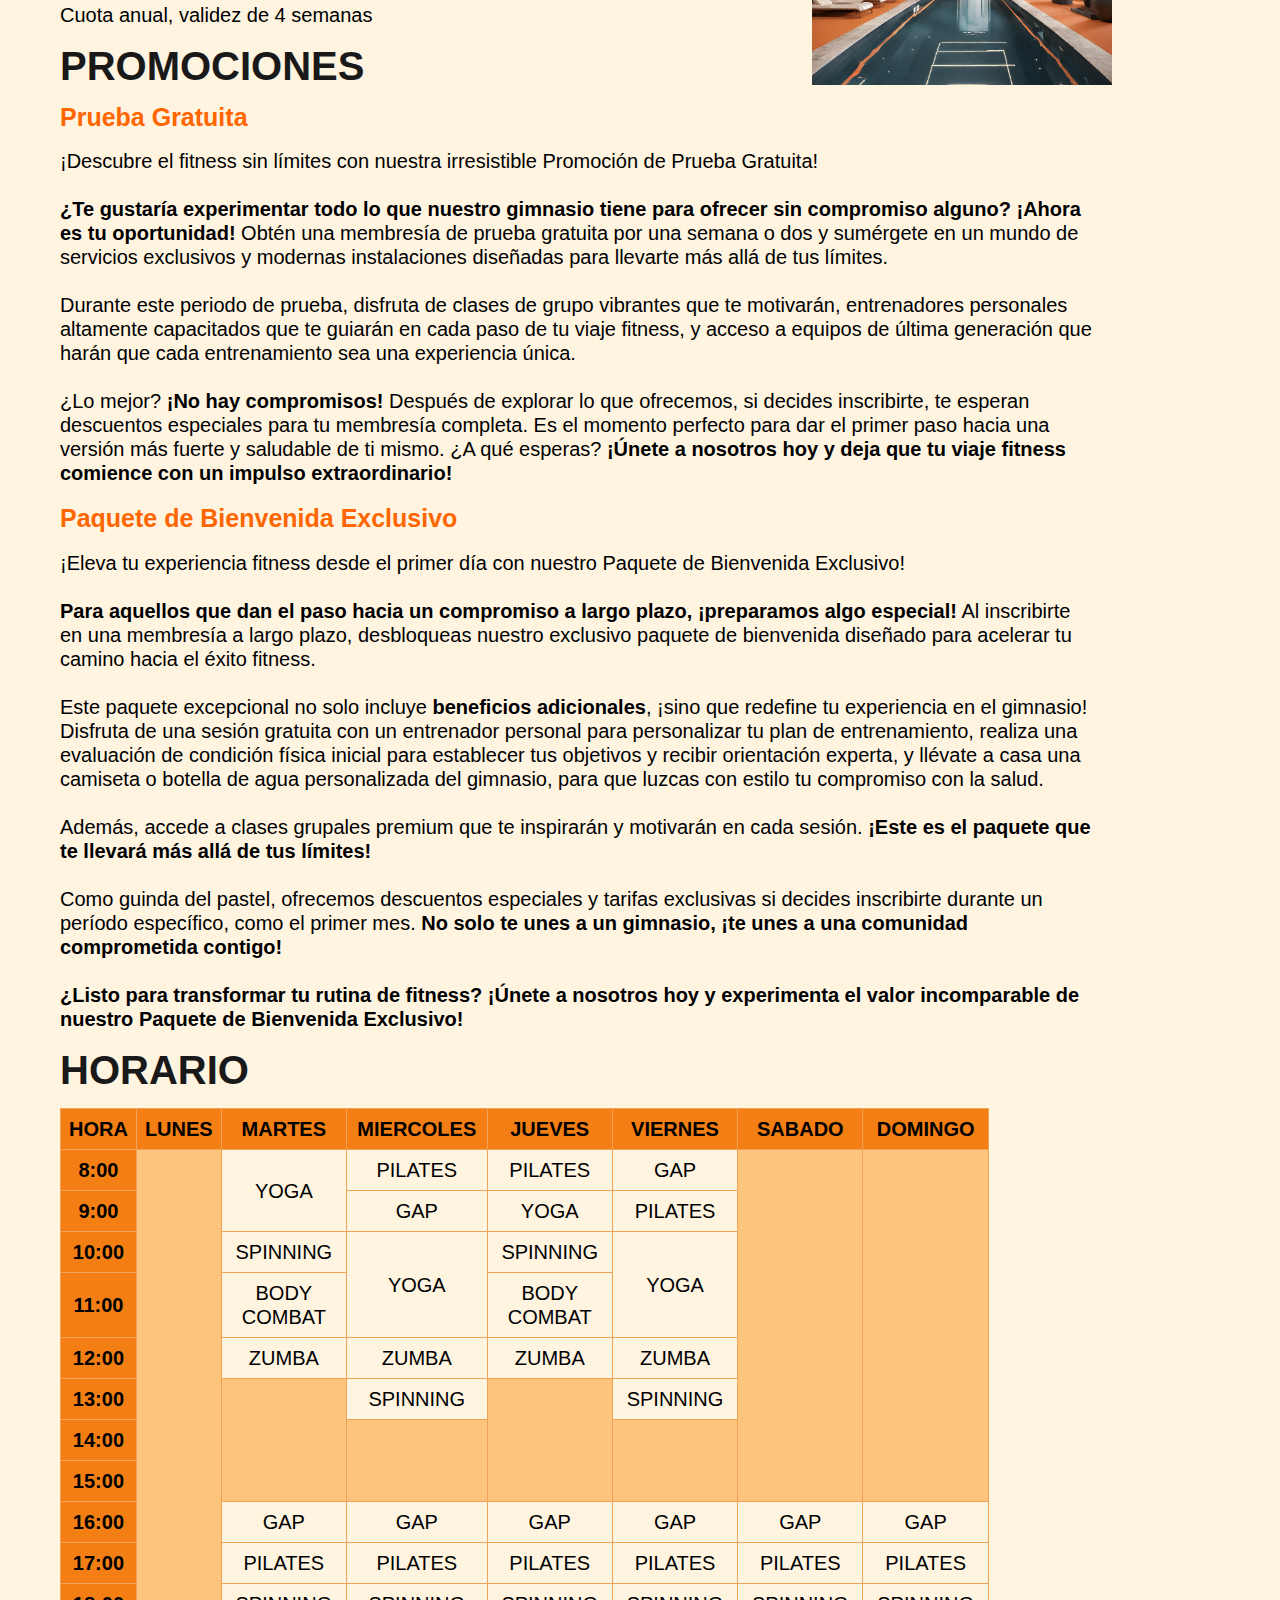
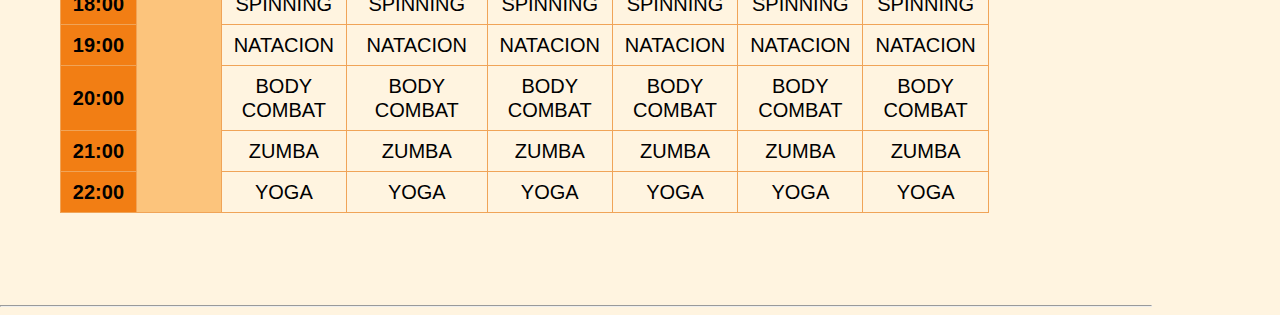
==== commit 6a291173: "responsive index y actividades" ====
--- a/index.html
+++ b/index.html
@@ -31,29 +31,31 @@
                         <a href="index.html"><img id="img_recepcion" src="images/recepcion.png" alt="recepcion"/></a>
                         <a href="actividades.html"><img id="img_piscina" src="images/piscina1.png" alt="recepcion"/></a>
                     </div>
-                    <h2>Cuotas</h2>
+                    <h1>Cuotas</h1>
                         <div id="cuota1">
                             <h3 id="bono24h">Bono 24/h</h3>
                             <p class="parIndex" id="precio1"> 9,99 €</p>
-                            <p class="parIndex" id="descripcion1">Bono promocional de un dia, validez de 24horas despues la compra</p>
+                            <p class="parIndex" id="descripcion1">Bono promocional de un dia, 
+                                <br/>
+                                validez de 24horas despues la compra.</p>
                         </div>
                 
                         <div id="cuota2">
-                            <h3 id="mensual">Mensual</h3>
+                            <h2 id="mensual">Mensual</h2>
                             <p class="parIndex" id="precio2"> <b>Confort</b> -> 24,99 €</p>
                             <p class="parIndex" id="precio2"> <b>Premium</b> -> 29,99 €</p>
-                            <p class="parIndex" id="descripcion1">Cuota mensual, validez de 53 semanas, la opcion confort </p>
+                            <p class="parIndex" id="descripcion1">Cuota mensual, validez de 53 semanas.</p>
                         </div>
                 
                         <div id="cuota3">
-                            <h3 id="anual">Anual</h3>
+                            <h2 id="anual">Anual</h2>
                             <p class="parIndex" id="precio2"> <b>Confort</b> -> 290,99 €</p>
                             <p class="parIndex" id="precio2"> <b>Premium</b> -> 350,99 €</p>
                             <p class="parIndex" id="descripcion1">Cuota anual, validez de 4 semanas</p>
                         </div> 
 
-                    <h2>Promociones</h2>
-                        <h3 id="Prueba">Prueba Gratuita</h3>
+                    <h1>Promociones</h1>
+                        <h2 id="Prueba">Prueba Gratuita</h2>
                         <p class="parIndex">¡Descubre el fitness sin límites con nuestra irresistible Promoción de Prueba Gratuita!
                             <br/>
                             <br/>
@@ -64,7 +66,7 @@
                             <br/>
                             <br/>
                             ¿Lo mejor? <b>¡No hay compromisos!</b> Después de explorar lo que ofrecemos, si decides inscribirte, te esperan descuentos especiales para tu membresía completa. Es el momento perfecto para dar el primer paso hacia una versión más fuerte y saludable de ti mismo. ¿A qué esperas? <b>¡Únete a nosotros hoy y deja que tu viaje fitness comience con un impulso extraordinario!</b></p>
-                        <h3 id="Bievenida">Paquete de Bienvenida Exclusivo</h3>
+                        <h2 id="Bievenida">Paquete de Bienvenida Exclusivo</h2>
                         <p class="parIndex">¡Eleva tu experiencia fitness desde el primer día con nuestro Paquete de Bienvenida Exclusivo!
                             <br/>
                             <br/>
@@ -81,7 +83,7 @@
                             <br/>
                             <br/>
                             <b>¿Listo para transformar tu rutina de fitness? ¡Únete a nosotros hoy y experimenta el valor incomparable de nuestro Paquete de Bienvenida Exclusivo!</b> </p>
-                    <a href="actividades.html"><h2 id="horario">Horario</h2></a>
+                    <a href="actividades.html"><h1 id="horario">Horario</h1></a>
                     <table>
                         <tr id="cabecera">
                             <th>HORA</th>
--- a/css/indexStyle.css
+++ b/css/indexStyle.css
@@ -19,6 +19,9 @@
     grid-template-columns: auto auto auto auto;
 }
 
+*{
+    box-sizing: border-box;
+}
 .imgns-container{
     grid-column: 3/4;
     height: 300px;
@@ -39,14 +42,14 @@
     
 }
 /* CONTENIDO */
-#contenido h3 {
+#contenido h2 {
     
     color: #ff6600;
     font-weight: bold;
     font-size: 25px;
 }
 
-#contenido h2 {
+#contenido h1 {
     
     color: #19191a;
     font-size: 40px;
@@ -54,7 +57,7 @@
     text-transform: uppercase;
 }
 
-#contenido h3 p{
+#contenido h2 p{
     
     color: black;
     font-weight: lighter;
@@ -92,4 +95,49 @@
     background-color: #fcc47c;
 }
 
+/*RESPONSIVE DE EL INDEX*/
 
+  @media only screen and (min-width: 280px) and (max-width: 768px){
+    .bodyIndex{
+        width: 90%;
+        font-size: 12px;
+    }
+
+    
+
+    #contenido h1{
+        font-size: 30px;
+    }
+
+    #contenido h2{
+        font-size: 20px;
+    }
+
+    table{
+        width: 80px;
+        font-size: 12px;
+    }
+    #contenido p{
+        font-size: 18px;
+    }
+}
+
+@media (min-width: 768px) and (max-width: 1368px) {
+
+
+    .bodyIndex{
+        width: 90%;
+        font-size: 12px;
+    }
+    
+    .imgns-container{
+        width: 300px;
+        margin-left: 10px;
+    }
+
+    table{
+        width: 90%;
+        font-size: 20px;
+    }
+  }
+
--- a/css/redes_contactoStyle.css
+++ b/css/redes_contactoStyle.css
@@ -46,13 +46,17 @@
     background-color: rgb(197, 128, 0);
     transition-duration: 0.3s;
 }
-@media only screen and (min-width: 280px) and (max-width: 768px){
+@media only screen and (min-width: 280px) and (max-width: 767px){
     .redes{
-        font-size: 8px;
+        font-size: 7px;
     }
     #botonContacto{
         width: 45px;
         font-size: 8px;
-        margin-top: 0;
+        margin-top: 3px;
+    }
+    .imagen_redes{
+        width: 8px;
+        height: 8px;
     }
 }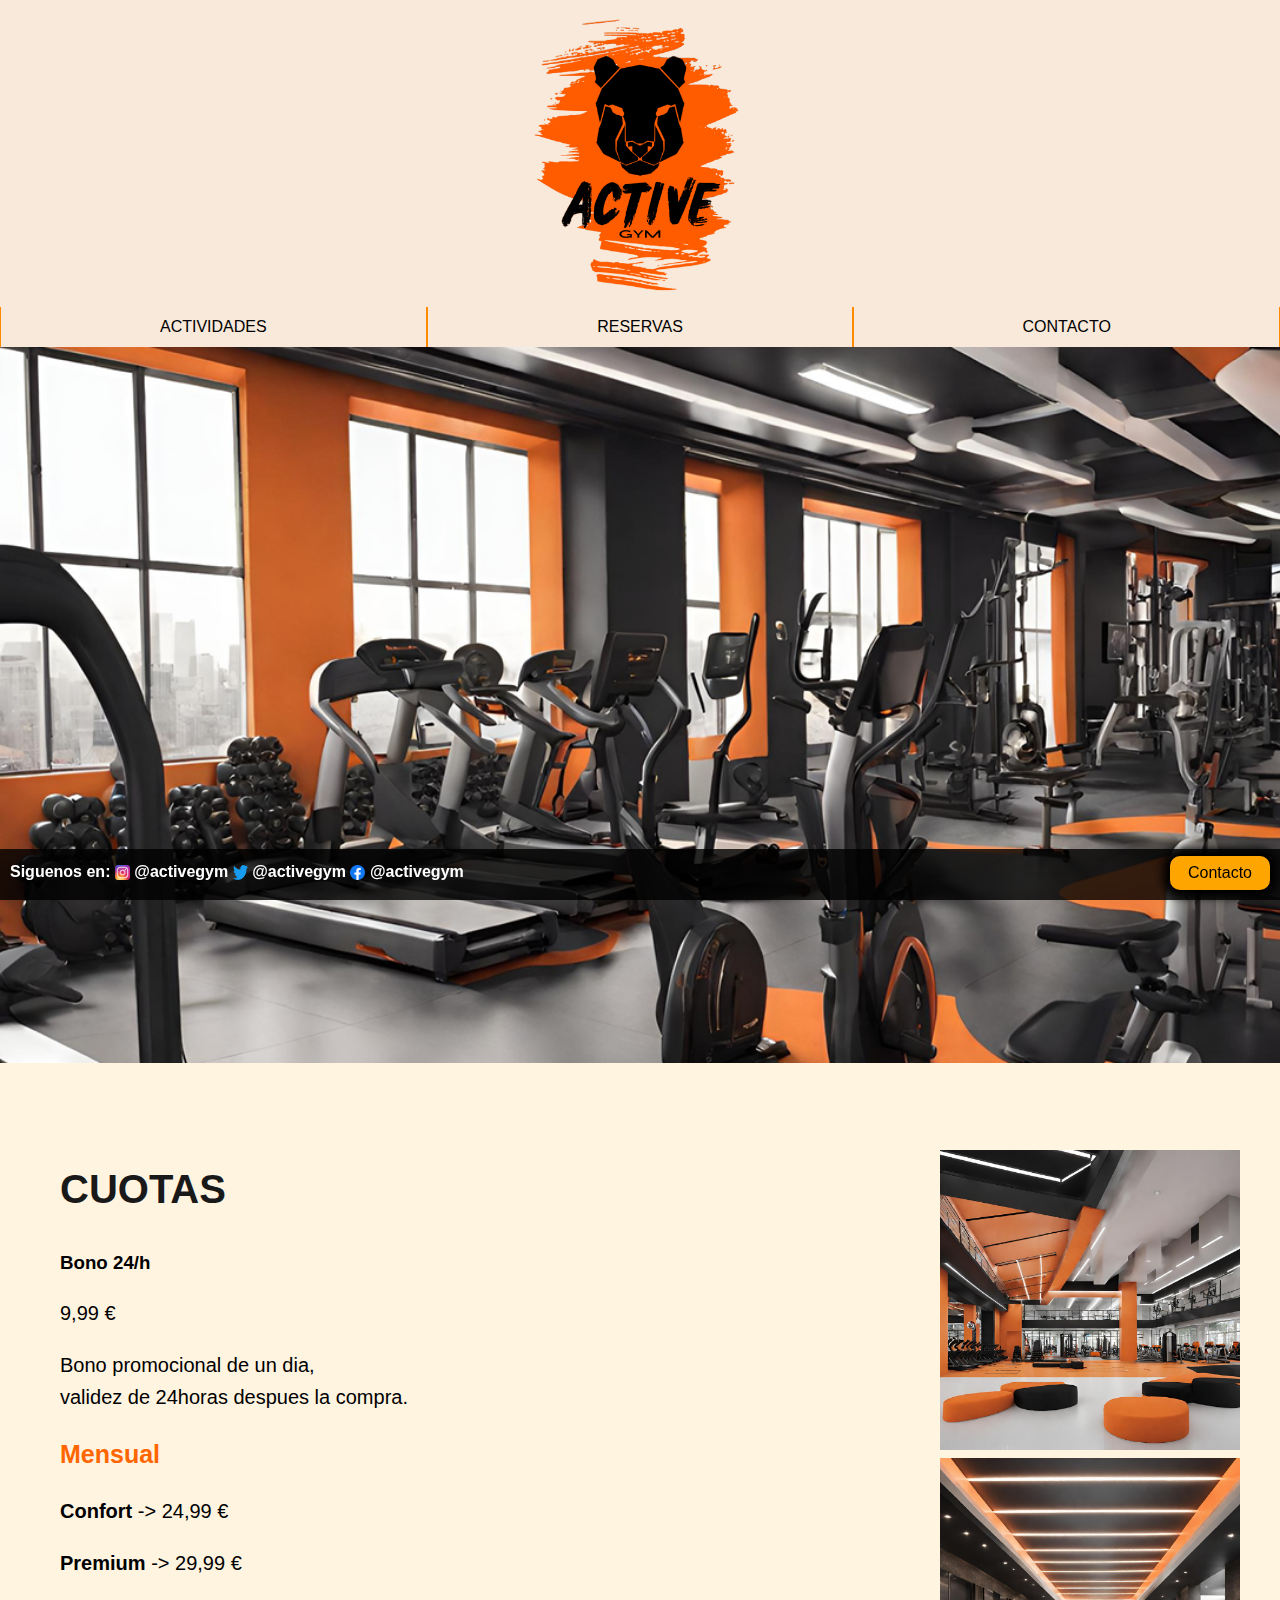
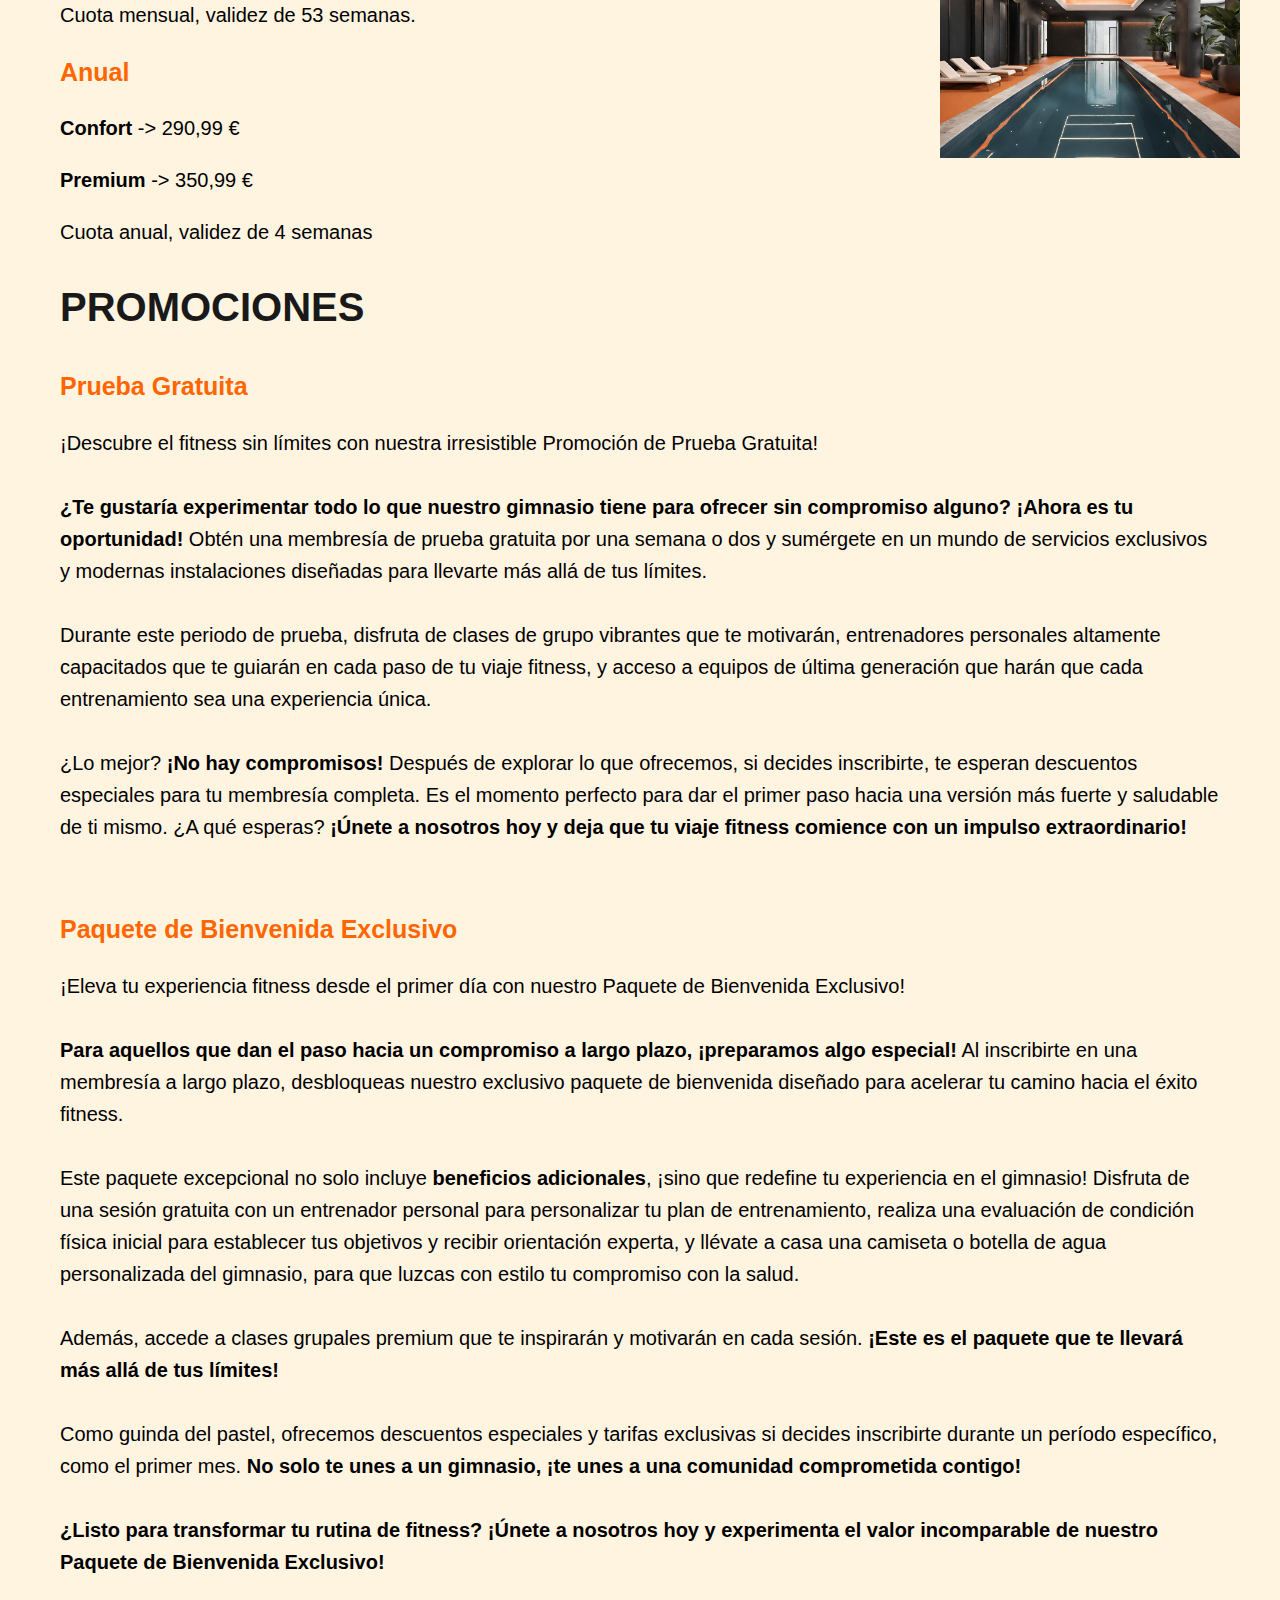
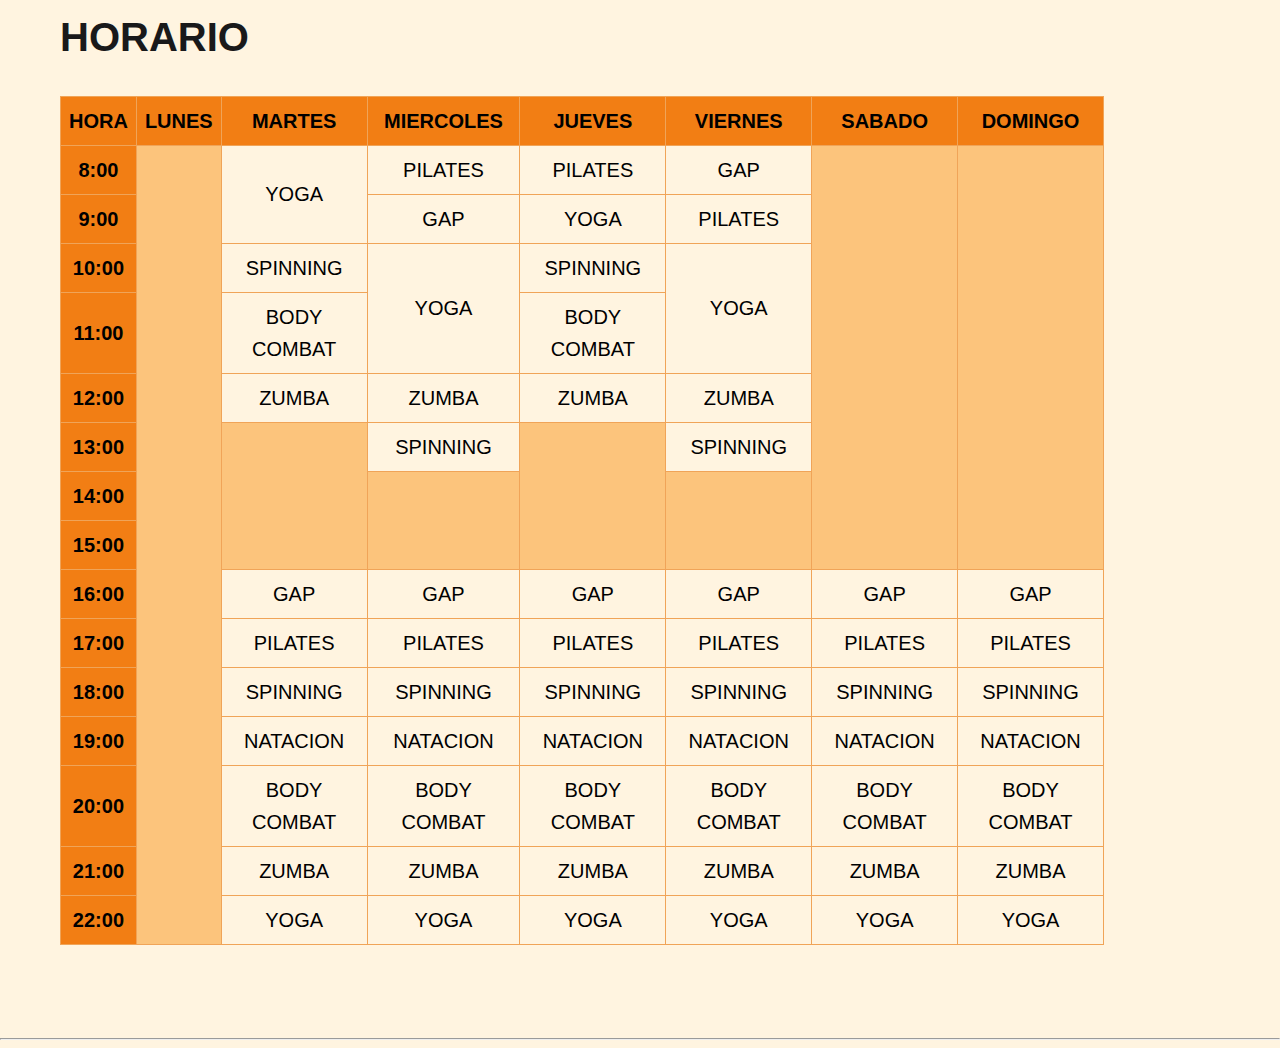
==== commit 3c45ae90: "cambios interlineado" ====
--- a/index.html
+++ b/index.html
@@ -66,7 +66,8 @@
                             <br/>
                             <br/>
                             ¿Lo mejor? <b>¡No hay compromisos!</b> Después de explorar lo que ofrecemos, si decides inscribirte, te esperan descuentos especiales para tu membresía completa. Es el momento perfecto para dar el primer paso hacia una versión más fuerte y saludable de ti mismo. ¿A qué esperas? <b>¡Únete a nosotros hoy y deja que tu viaje fitness comience con un impulso extraordinario!</b></p>
-                        <h2 id="Bievenida">Paquete de Bienvenida Exclusivo</h2>
+                            <br/>
+                            <h2 id="Bievenida">Paquete de Bienvenida Exclusivo</h2>
                         <p class="parIndex">¡Eleva tu experiencia fitness desde el primer día con nuestro Paquete de Bienvenida Exclusivo!
                             <br/>
                             <br/>
--- a/css/indexStyle.css
+++ b/css/indexStyle.css
@@ -1,8 +1,7 @@
 /* CSS GENERAL */
-
 *{
     font-family: Verdana, Geneva, Tahoma, sans-serif;
-    
+    box-sizing: border-box;
 } 
 
 .bodyIndex{
@@ -13,14 +12,11 @@
 .parIndex{
     font-size: 20px;
    }
+
 /* IMAGENES */
 .contenedor{
     display: grid;
     grid-template-columns: auto auto auto auto;
-}
-
-*{
-    box-sizing: border-box;
 }
 .imgns-container{
     grid-column: 3/4;
@@ -41,12 +37,14 @@
     width: 100%;
     
 }
-/* CONTENIDO */
+
+/* CONTENIDO GENRAL*/
 #contenido h2 {
     
     color: #ff6600;
     font-weight: bold;
     font-size: 25px;
+    
 }
 
 #contenido h1 {
@@ -62,6 +60,7 @@
     color: black;
     font-weight: lighter;
     font-size: 30px;
+    
 
 }
 #contenido{
@@ -72,6 +71,7 @@
     text-align: left;
     box-sizing: border-box;
     position: relative;
+    line-height: 1.6;
 }
 
 a{
@@ -96,15 +96,16 @@
 }
 
 /*RESPONSIVE DE EL INDEX*/
-
+/* Smartphone */
   @media only screen and (min-width: 280px) and (max-width: 768px){
     .bodyIndex{
         width: 90%;
         font-size: 12px;
     }
 
-    
-
+    .imgns-container{
+        display: none;
+    }
     #contenido h1{
         font-size: 30px;
     }
@@ -121,11 +122,10 @@
         font-size: 18px;
     }
 }
-
+/* tablet */
 @media (min-width: 768px) and (max-width: 1368px) {
-
-
-    .bodyIndex{
+    
+    bodyIndex{
         width: 90%;
         font-size: 12px;
     }
--- a/css/redes_contactoStyle.css
+++ b/css/redes_contactoStyle.css
@@ -46,9 +46,10 @@
     background-color: rgb(197, 128, 0);
     transition-duration: 0.3s;
 }
-@media only screen and (min-width: 280px) and (max-width: 767px){
+/* RESPONSIVE MÓVILES MÁS PEQUEÑOS */
+@media only screen and (min-width: 280px) and (max-width: 359px){
     .redes{
-        font-size: 7px;
+        font-size: 6px;
     }
     #botonContacto{
         width: 45px;
@@ -59,4 +60,19 @@
         width: 8px;
         height: 8px;
     }
+}
+/* RESPONSIVE MÓVILES */
+@media only screen and (min-width: 360px) and (max-width: 767px){
+    .redes{
+        font-size: 8px;
+    }
+    #botonContacto{
+        width: 50px;
+        font-size: 8px;
+        margin-top: 3px;
+    }
+    .imagen_redes{
+        width: 8px;
+        height: 8px;
+    }
 }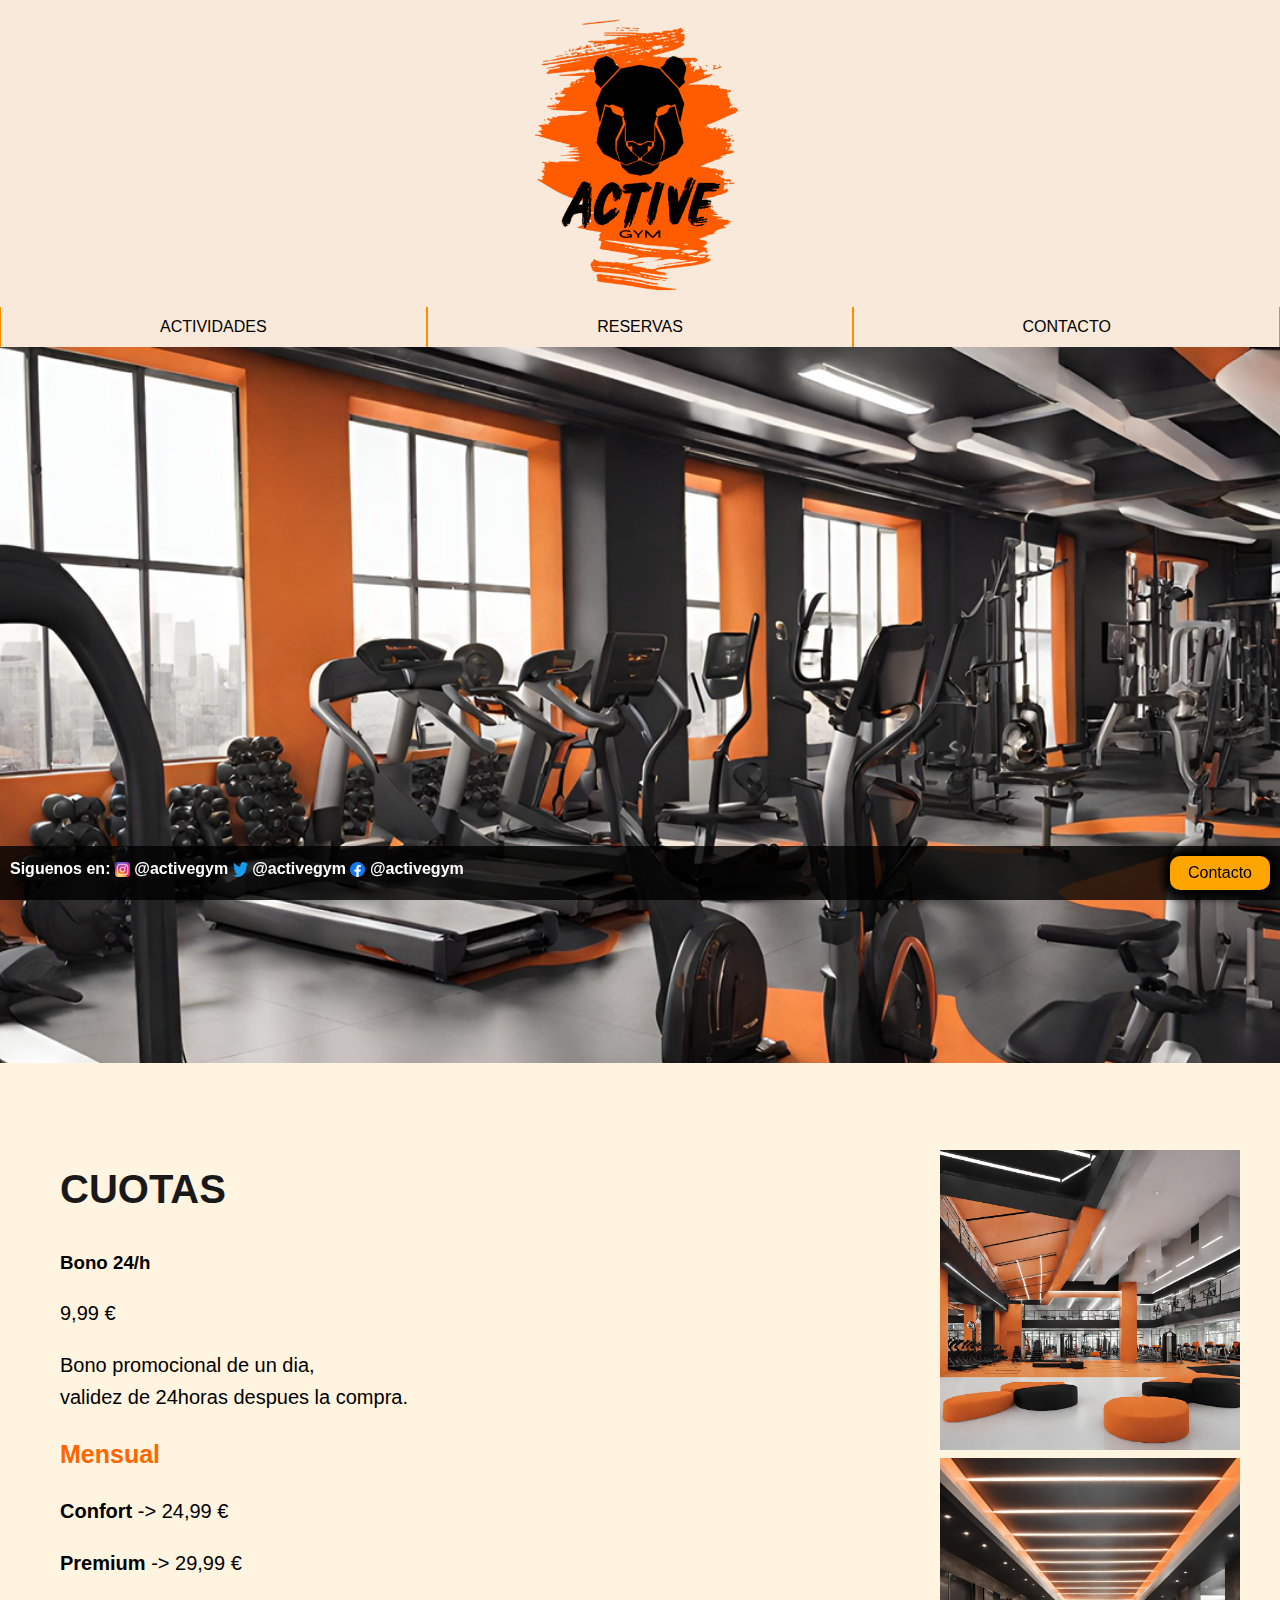
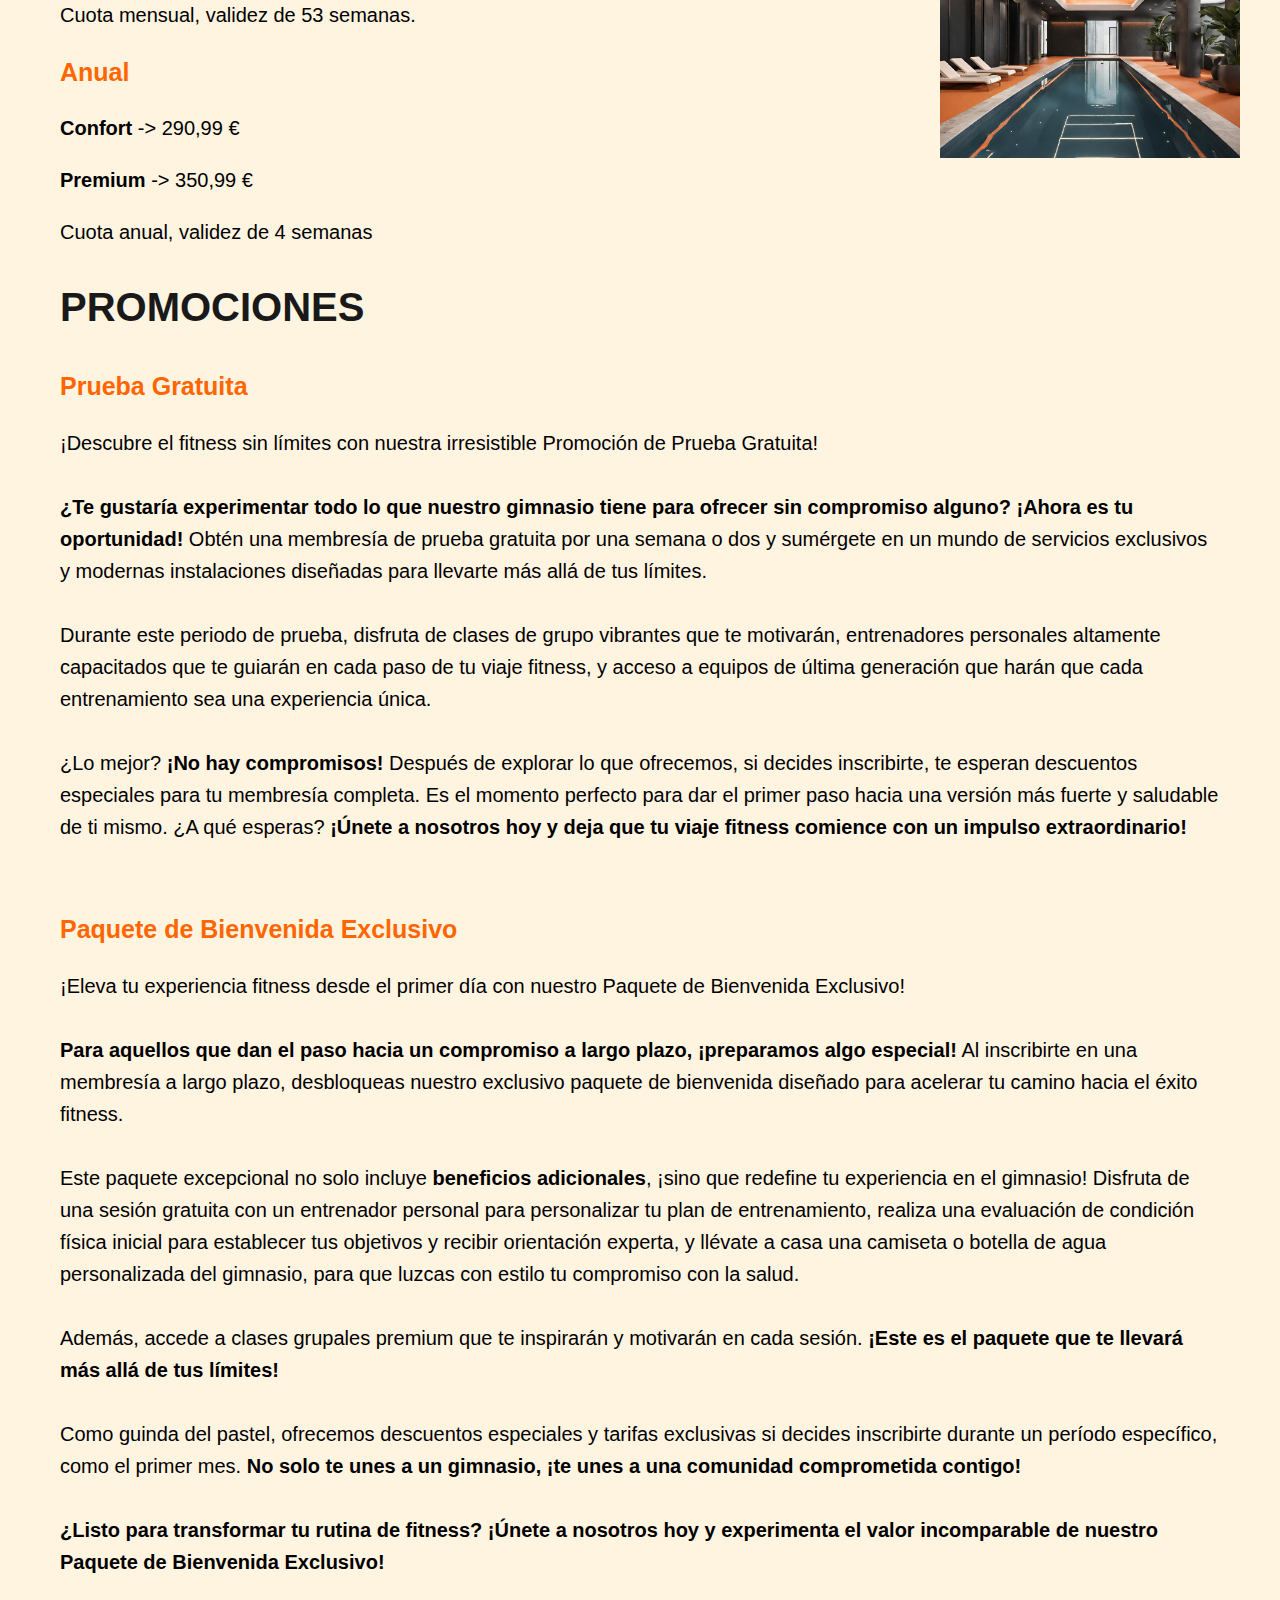
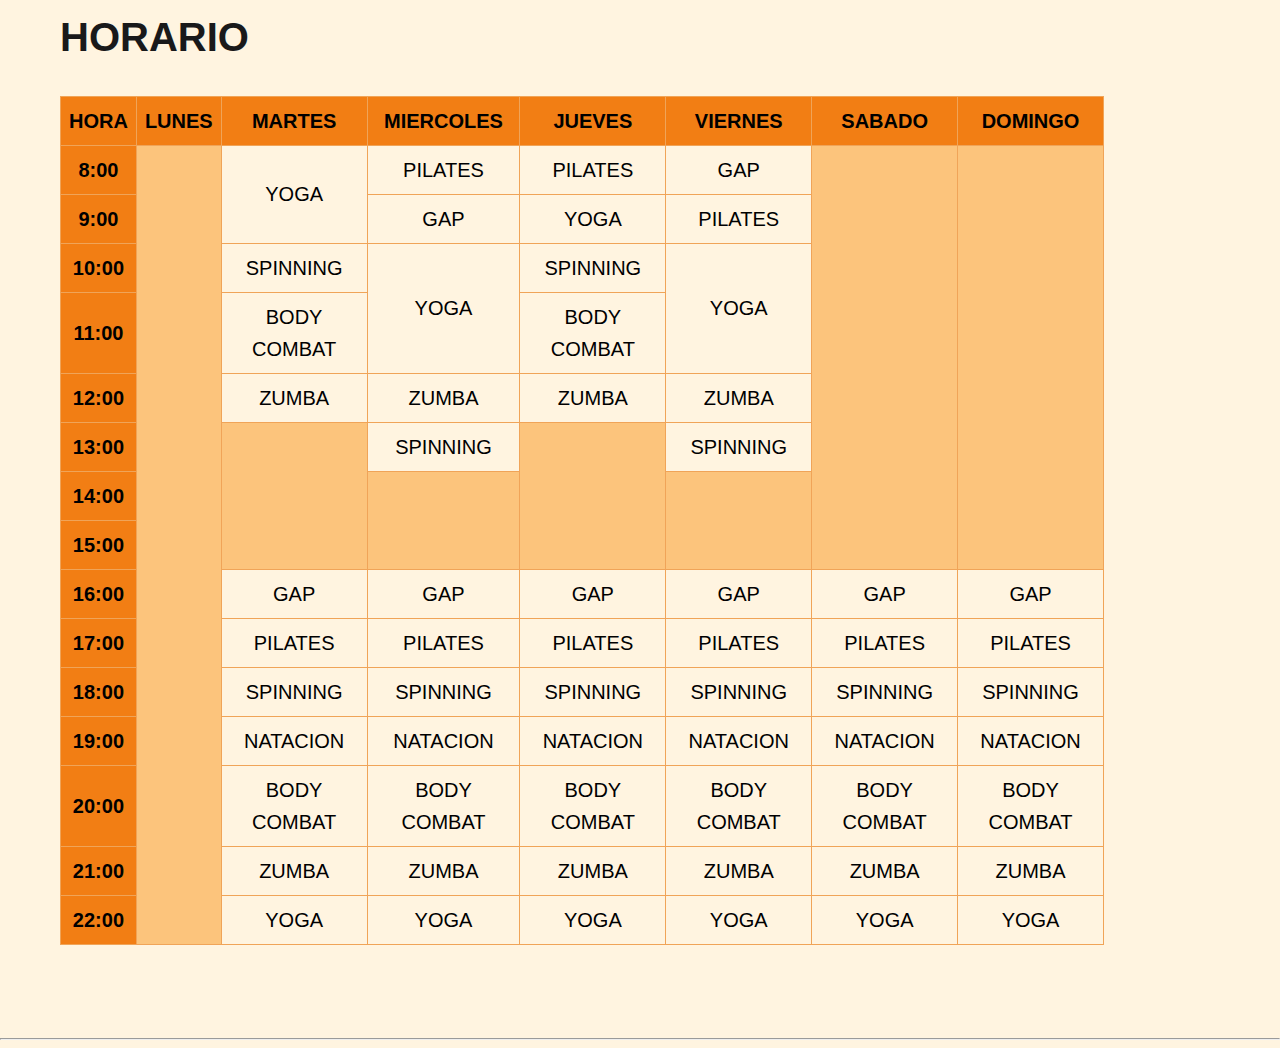
==== commit e85c492a: "intento de arreglar index.html" ====
--- a/index.html
+++ b/index.html
@@ -85,147 +85,148 @@
                             <br/>
                             <b>¿Listo para transformar tu rutina de fitness? ¡Únete a nosotros hoy y experimenta el valor incomparable de nuestro Paquete de Bienvenida Exclusivo!</b> </p>
                     <a href="actividades.html"><h1 id="horario">Horario</h1></a>
-                    <table>
-                        <tr id="cabecera">
-                            <th>HORA</th>
-                            <th>LUNES</th>
-                            <th>MARTES</th>
-                            <th>MIERCOLES</th>
-                            <th>JUEVES</th>
-                            <th>VIERNES</th>
-                            <th>SABADO</th>
-                            <th>DOMINGO</th>
-                        </tr>
-                        <tr>
-                            <th>8:00</th>
-                        <!-- los lunes no hay actividades -->
-                            <td id="vacio" rowspan="15"></td>
-                            <td rowspan="2">YOGA</td>
-                            <td>PILATES</td>
-                            <td>PILATES</td>
-                            <td>GAP</td>
-                            <td id="vacio" rowspan="8"></td>
-                            <td id="vacio" rowspan="8"></td>
-                        </tr>
-                        <tr>
-                            <th>9:00</th>
-                        <!-- los lunes no hay actividades -->
-                            <td>GAP</td>
-                            <td>YOGA</td>
-                            <td>PILATES</td>
-                        </tr>
-                        <tr>
-                            <th>10:00</th>
-                        <!-- los lunes no hay actividades -->
-                            <td>SPINNING</td>
-                            <td rowspan="2">YOGA</td>
-                            <td>SPINNING</td>
-                            <td rowspan="2">YOGA</td>
-                        </tr>
-                        <tr>
-                            <th>11:00</th>
-                        <!-- los lunes no hay actividades -->
-                            <td>BODY COMBAT</td>
-                            <td>BODY COMBAT</td>
-                        </tr>
-                        <tr>
-                            <th>12:00</th>
-                        <!-- los lunes no hay actividades -->
-                            <td>ZUMBA</td>
-                            <td>ZUMBA</td>
-                            <td>ZUMBA</td>
-                            <td>ZUMBA</td>
-                        </tr>
-                        <tr>
-                            <th>13:00</th>
-                        <!-- los lunes no hay actividades -->
-                            <td id="vacio" rowspan="3"></td>
-                            <td>SPINNING</td>
-                            <td id="vacio" rowspan="3"></td>
-                            <td>SPINNING</td>
-                        </tr>
-                        <tr>
-                            <th>14:00</th>
-                        <!-- los lunes no hay actividades -->
-                            <td id="vacio" rowspan="2"></td>
-                            <td id="vacio" rowspan="2"></td>
-                        </tr>
-                        <tr>
-                            <th>15:00</th>
-                        <!-- los lunes no hay actividades -->
-                        </tr>
-                        <tr>
-                            <th>16:00</th>
-                        <!-- los lunes no hay actividades -->
-                            <td>GAP</td>
-                            <td>GAP</td>
-                            <td>GAP</td>
-                            <td>GAP</td>
-                            <td>GAP</td>
-                            <td>GAP</td>
-                        </tr>
-                        <tr>
-                            <th>17:00</th>
-                        <!-- los lunes no hay actividades -->
-                            <td>PILATES</td>
-                            <td>PILATES</td>
-                            <td>PILATES</td>
-                            <td>PILATES</td>
-                            <td>PILATES</td>
-                            <td>PILATES</td>
-                        </tr>
-                        <tr>
-                            <th>18:00</th>
-                        <!-- los lunes no hay actividades -->
-                            <td>SPINNING</td>
-                            <td>SPINNING</td>
-                            <td>SPINNING</td>
-                            <td>SPINNING</td>
-                            <td>SPINNING</td>
-                            <td>SPINNING</td>
-                        </tr>
-                        <tr>
-                            <th>19:00</th>
-                        <!-- los lunes no hay actividades -->
-                            <td>NATACION</td>
-                            <td>NATACION</td>
-                            <td>NATACION</td>
-                            <td>NATACION</td>
-                            <td>NATACION</td>
-                            <td>NATACION</td>
-                
-                        </tr>
-                        <tr>
-                            <th>20:00</th>
-                        <!-- los lunes no hay actividades -->
-                            <td>BODY COMBAT</td>
-                            <td>BODY COMBAT</td>
-                            <td>BODY COMBAT</td>
-                            <td>BODY COMBAT</td>
-                            <td>BODY COMBAT</td>
-                            <td>BODY COMBAT</td>
-                        </tr>
-                        <tr>
-                            <th>21:00</th>
-                        <!-- los lunes no hay actividades -->
-                            <td>ZUMBA</td>
-                            <td>ZUMBA</td>
-                            <td>ZUMBA</td>
-                            <td>ZUMBA</td>
-                            <td>ZUMBA</td>
-                            <td>ZUMBA</td>
-                        </tr>
-                        <tr>
-                            <th>22:00</th>
-                        <!-- los lunes no hay actividades -->
-                            <td>YOGA</td>
-                            <td>YOGA</td>
-                            <td>YOGA</td>
-                            <td>YOGA</td>
-                            <td>YOGA</td>
-                            <td>YOGA</td>
-                        </tr>
-                    </table>
+                    <div id="tablaContenido">
+                        <table>
+                            <tr id="cabecera">
+                                <th>HORA</th>
+                                <th>LUNES</th>
+                                <th>MARTES</th>
+                                <th>MIERCOLES</th>
+                                <th>JUEVES</th>
+                                <th>VIERNES</th>
+                                <th>SABADO</th>
+                                <th>DOMINGO</th>
+                            </tr>
+                            <tr>
+                                <th>8:00</th>
+                            <!-- los lunes no hay actividades -->
+                                <td id="vacio" rowspan="15"></td>
+                                <td rowspan="2">YOGA</td>
+                                <td>PILATES</td>
+                                <td>PILATES</td>
+                                <td>GAP</td>
+                                <td id="vacio" rowspan="8"></td>
+                                <td id="vacio" rowspan="8"></td>
+                            </tr>
+                            <tr>
+                                <th>9:00</th>
+                            <!-- los lunes no hay actividades -->
+                                <td>GAP</td>
+                                <td>YOGA</td>
+                                <td>PILATES</td>
+                            </tr>
+                            <tr>
+                                <th>10:00</th>
+                            <!-- los lunes no hay actividades -->
+                                <td>SPINNING</td>
+                                <td rowspan="2">YOGA</td>
+                                <td>SPINNING</td>
+                                <td rowspan="2">YOGA</td>
+                            </tr>
+                            <tr>
+                                <th>11:00</th>
+                            <!-- los lunes no hay actividades -->
+                                <td>BODY COMBAT</td>
+                                <td>BODY COMBAT</td>
+                            </tr>
+                            <tr>
+                                <th>12:00</th>
+                            <!-- los lunes no hay actividades -->
+                                <td>ZUMBA</td>
+                                <td>ZUMBA</td>
+                                <td>ZUMBA</td>
+                                <td>ZUMBA</td>
+                            </tr>
+                            <tr>
+                                <th>13:00</th>
+                            <!-- los lunes no hay actividades -->
+                                <td id="vacio" rowspan="3"></td>
+                                <td>SPINNING</td>
+                                <td id="vacio" rowspan="3"></td>
+                                <td>SPINNING</td>
+                            </tr>
+                            <tr>
+                                <th>14:00</th>
+                            <!-- los lunes no hay actividades -->
+                                <td id="vacio" rowspan="2"></td>
+                                <td id="vacio" rowspan="2"></td>
+                            </tr>
+                            <tr>
+                                <th>15:00</th>
+                            <!-- los lunes no hay actividades -->
+                            </tr>
+                            <tr>
+                                <th>16:00</th>
+                            <!-- los lunes no hay actividades -->
+                                <td>GAP</td>
+                                <td>GAP</td>
+                                <td>GAP</td>
+                                <td>GAP</td>
+                                <td>GAP</td>
+                                <td>GAP</td>
+                            </tr>
+                            <tr>
+                                <th>17:00</th>
+                            <!-- los lunes no hay actividades -->
+                                <td>PILATES</td>
+                                <td>PILATES</td>
+                                <td>PILATES</td>
+                                <td>PILATES</td>
+                                <td>PILATES</td>
+                                <td>PILATES</td>
+                            </tr>
+                            <tr>
+                                <th>18:00</th>
+                            <!-- los lunes no hay actividades -->
+                                <td>SPINNING</td>
+                                <td>SPINNING</td>
+                                <td>SPINNING</td>
+                                <td>SPINNING</td>
+                                <td>SPINNING</td>
+                                <td>SPINNING</td>
+                            </tr>
+                            <tr>
+                                <th>19:00</th>
+                            <!-- los lunes no hay actividades -->
+                                <td>NATACION</td>
+                                <td>NATACION</td>
+                                <td>NATACION</td>
+                                <td>NATACION</td>
+                                <td>NATACION</td>
+                                <td>NATACION</td>
+                            </tr>
+                            <tr>
+                                <th>20:00</th>
+                            <!-- los lunes no hay actividades -->
+                                <td>BODY COMBAT</td>
+                                <td>BODY COMBAT</td>
+                                <td>BODY COMBAT</td>
+                                <td>BODY COMBAT</td>
+                                <td>BODY COMBAT</td>
+                                <td>BODY COMBAT</td>
+                            </tr>
+                            <tr>
+                                <th>21:00</th>
+                            <!-- los lunes no hay actividades -->
+                                <td>ZUMBA</td>
+                                <td>ZUMBA</td>
+                                <td>ZUMBA</td>
+                                <td>ZUMBA</td>
+                                <td>ZUMBA</td>
+                                <td>ZUMBA</td>
+                            </tr>
+                            <tr>
+                                <th>22:00</th>
+                            <!-- los lunes no hay actividades -->
+                                <td>YOGA</td>
+                                <td>YOGA</td>
+                                <td>YOGA</td>
+                                <td>YOGA</td>
+                                <td>YOGA</td>
+                                <td>YOGA</td>
+                            </tr>
+                        </table>
+                    </div>
                     <br/>
                 
                 </div>
--- a/css/indexStyle.css
+++ b/css/indexStyle.css
@@ -82,6 +82,8 @@
     width: 100%;
     border-collapse: collapse;
     margin-top: 20px;
+    /*Esto es lo importante. Es una solución rapida pero hay que ver como hacerlo funcionar*/
+    overflow-x: scroll;
 }
 th, td {
     border: 1px solid #f0a458;
@@ -106,6 +108,11 @@
     .imgns-container{
         display: none;
     }
+
+    #contenido{
+        overflow: hidden;
+    }
+
     #contenido h1{
         font-size: 30px;
     }
@@ -114,8 +121,8 @@
         font-size: 20px;
     }
 
-    table{
-        width: 80px;
+    #tablaContenido{
+        width: 100%;
         font-size: 12px;
     }
     #contenido p{
--- a/css/encabezadoStyle.css
+++ b/css/encabezadoStyle.css
@@ -6,6 +6,7 @@
     top: 0;
     position: relative;
     background-color: #f8e9da;
+    box-sizing: border-box;
 }
 
 /*imagen del encabezado*/
@@ -69,3 +70,15 @@
 	line-height: 1.5em;
     background-color: #fff4e0;
 }
+
+/*Reajuste encabezado para dispositivos pequeños*/
+
+@media only screen and (max-width: 720px){
+    #parteAbajoEncabezado ul li{
+        font-size: small;
+    }
+
+    #imagenEncabezado img{
+        width: 180px;
+    }
+}
--- a/css/redes_contactoStyle.css
+++ b/css/redes_contactoStyle.css
@@ -1,4 +1,11 @@
 /* REDES-CONTACTO */
+*{
+    box-sizing: border-box;
+}
+body{
+    font-family: Verdana, Geneva, Tahoma, sans-serif;
+    line-height: normal;
+}
 .pie{
     background: rgba(0, 0, 0, 0.8);
     position: fixed;
@@ -37,7 +44,6 @@
     text-decoration: none;
     text-align: center;
     float: right;
-    margin-top: -3px;
     padding: 5px;
     width: 100px;
     box-shadow: 0px 0px 10px 7px black;
@@ -46,15 +52,16 @@
     background-color: rgb(197, 128, 0);
     transition-duration: 0.3s;
 }
-/* RESPONSIVE MÓVILES MÁS PEQUEÑOS */
-@media only screen and (min-width: 280px) and (max-width: 359px){
+/* RESPONSIVE MÓVILES MÁS PEQUEÑOSS */
+@media only screen and (max-width: 359px){
     .redes{
-        font-size: 6px;
+        font-size: 8px;
     }
     #botonContacto{
         width: 45px;
         font-size: 8px;
         margin-top: 3px;
+        padding: 3px;
     }
     .imagen_redes{
         width: 8px;
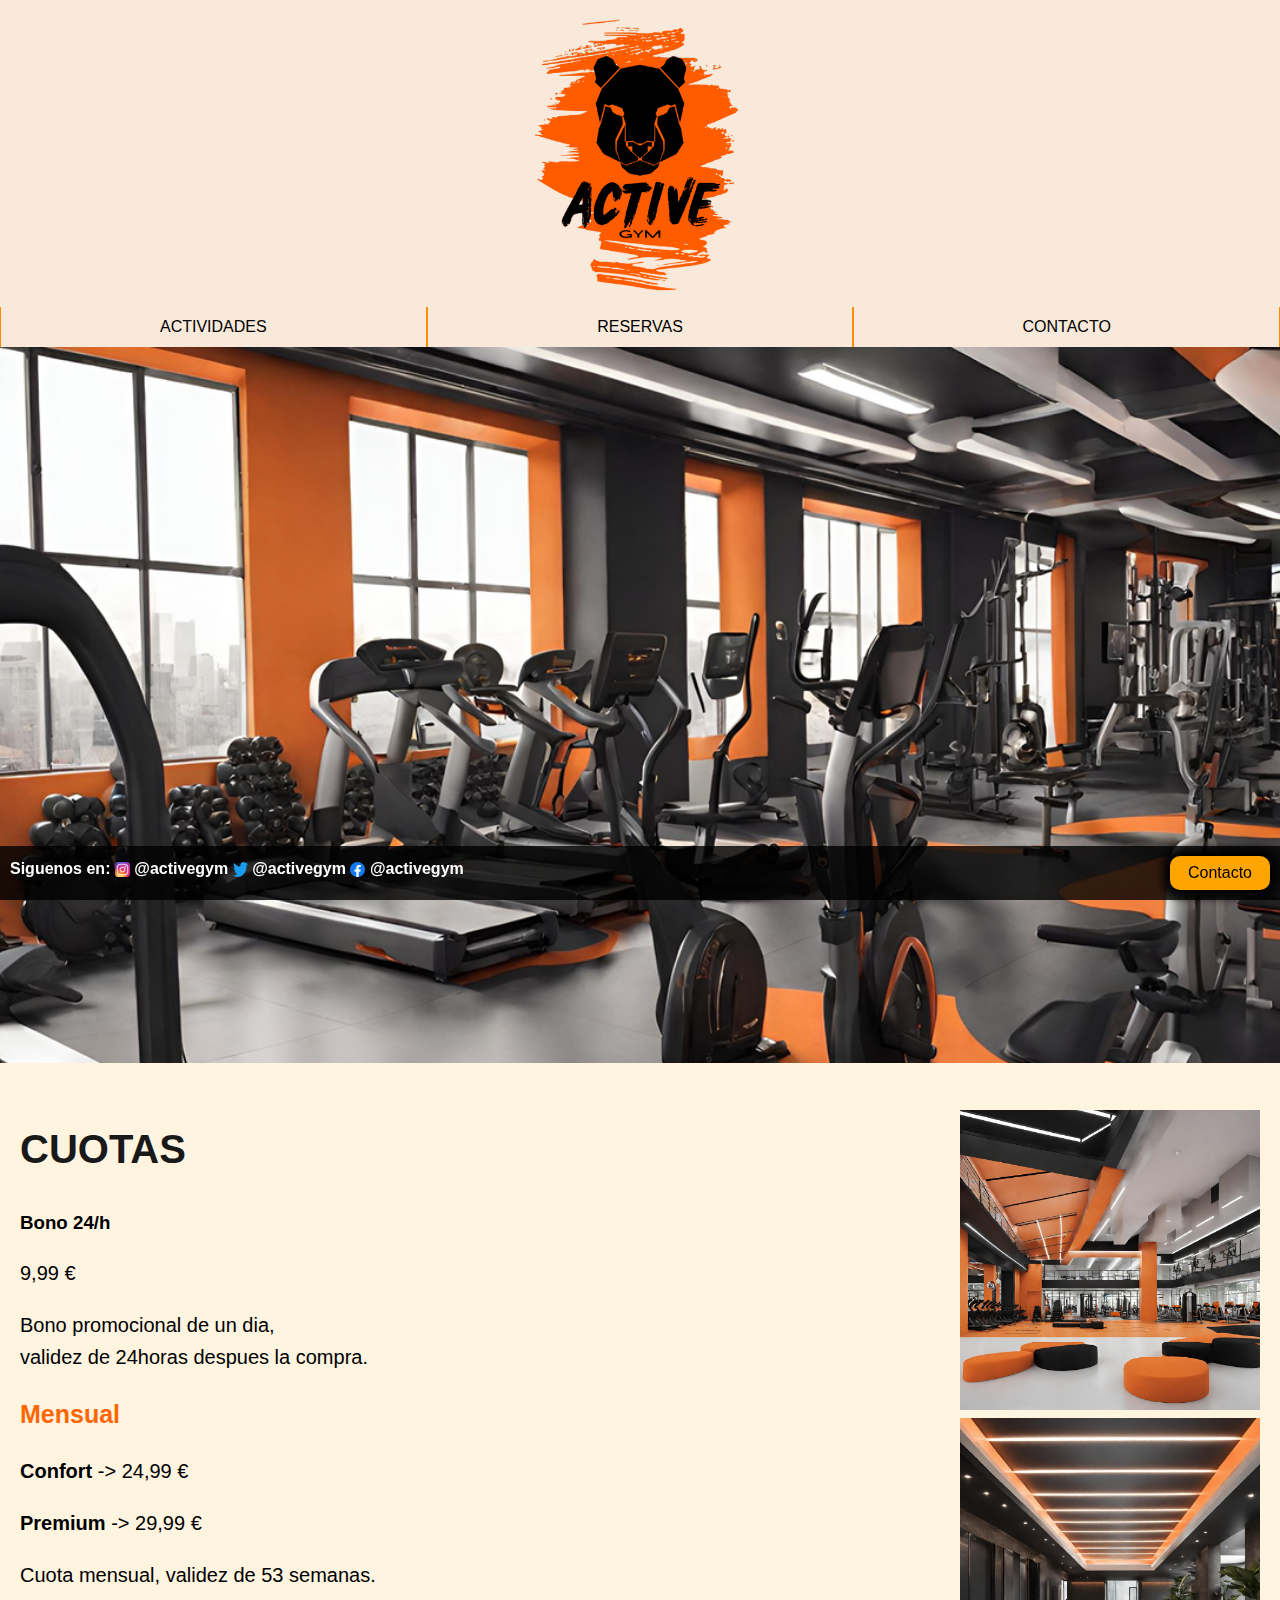
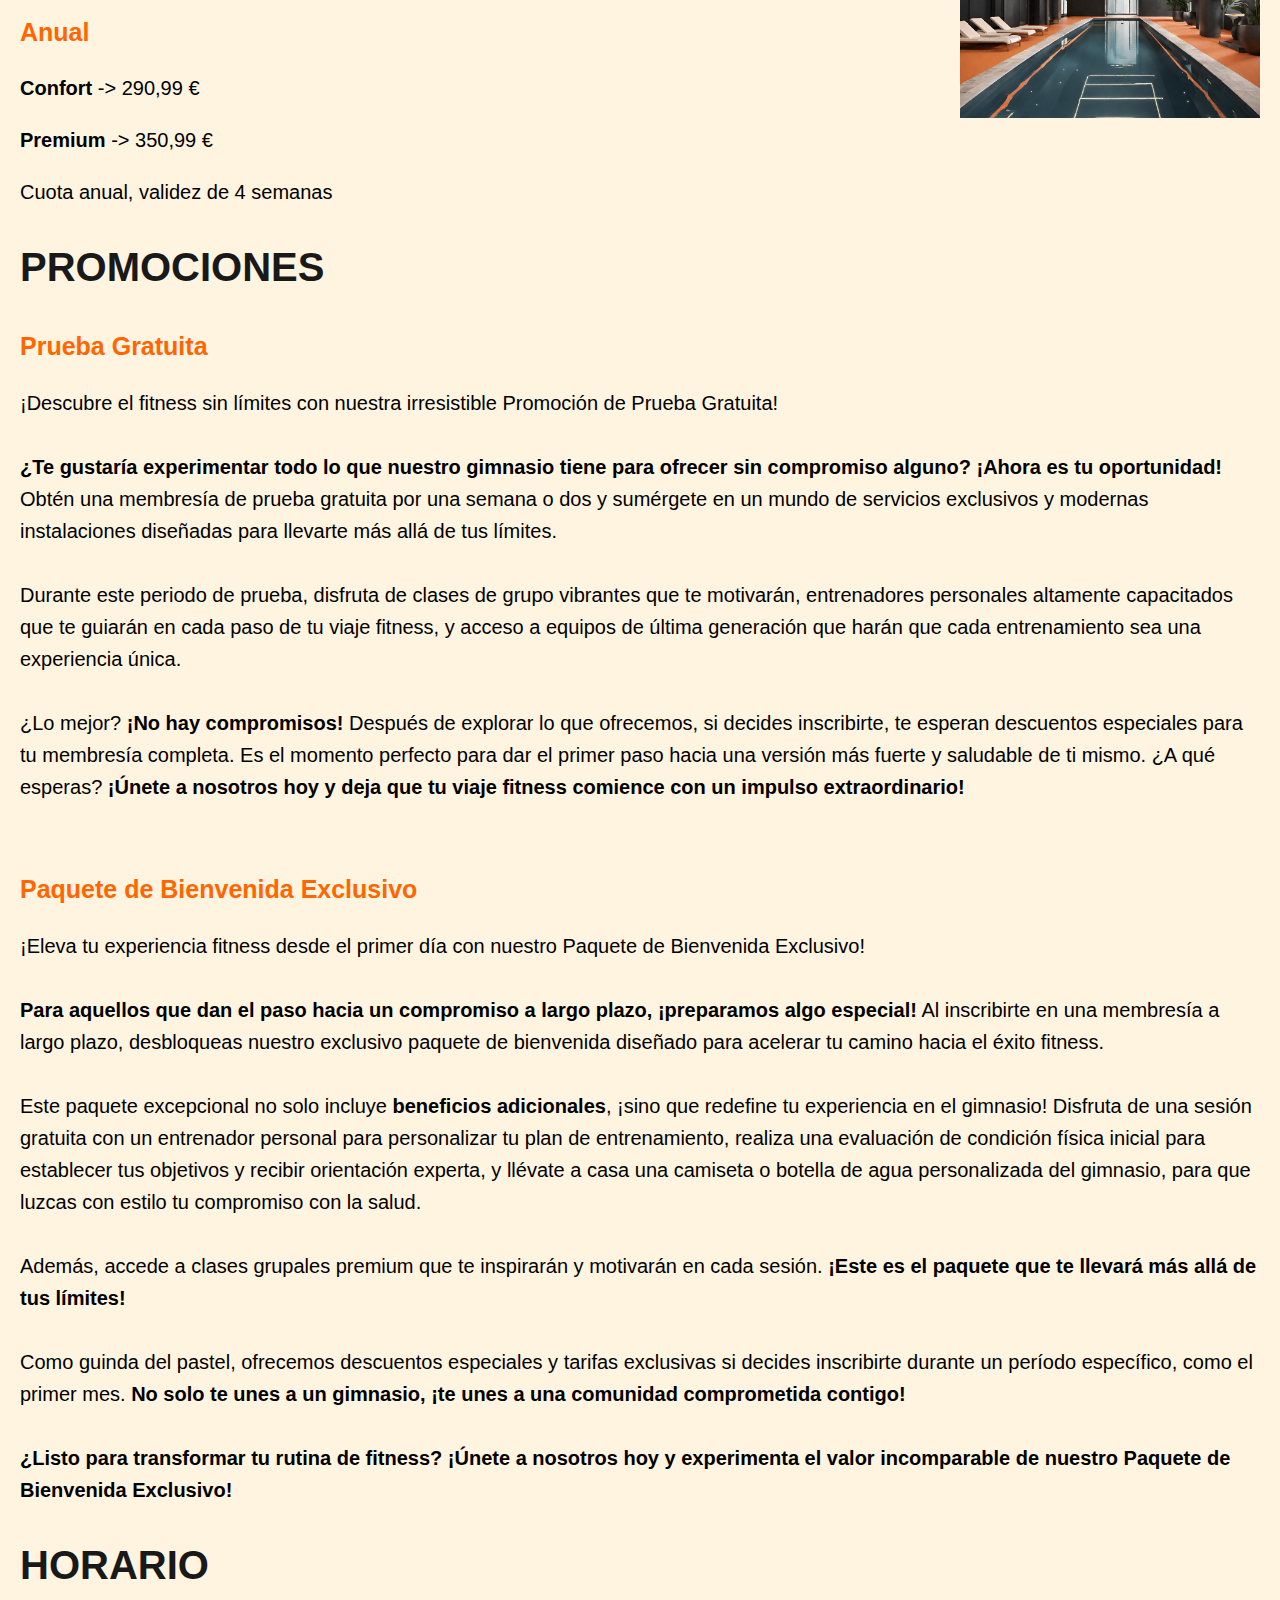
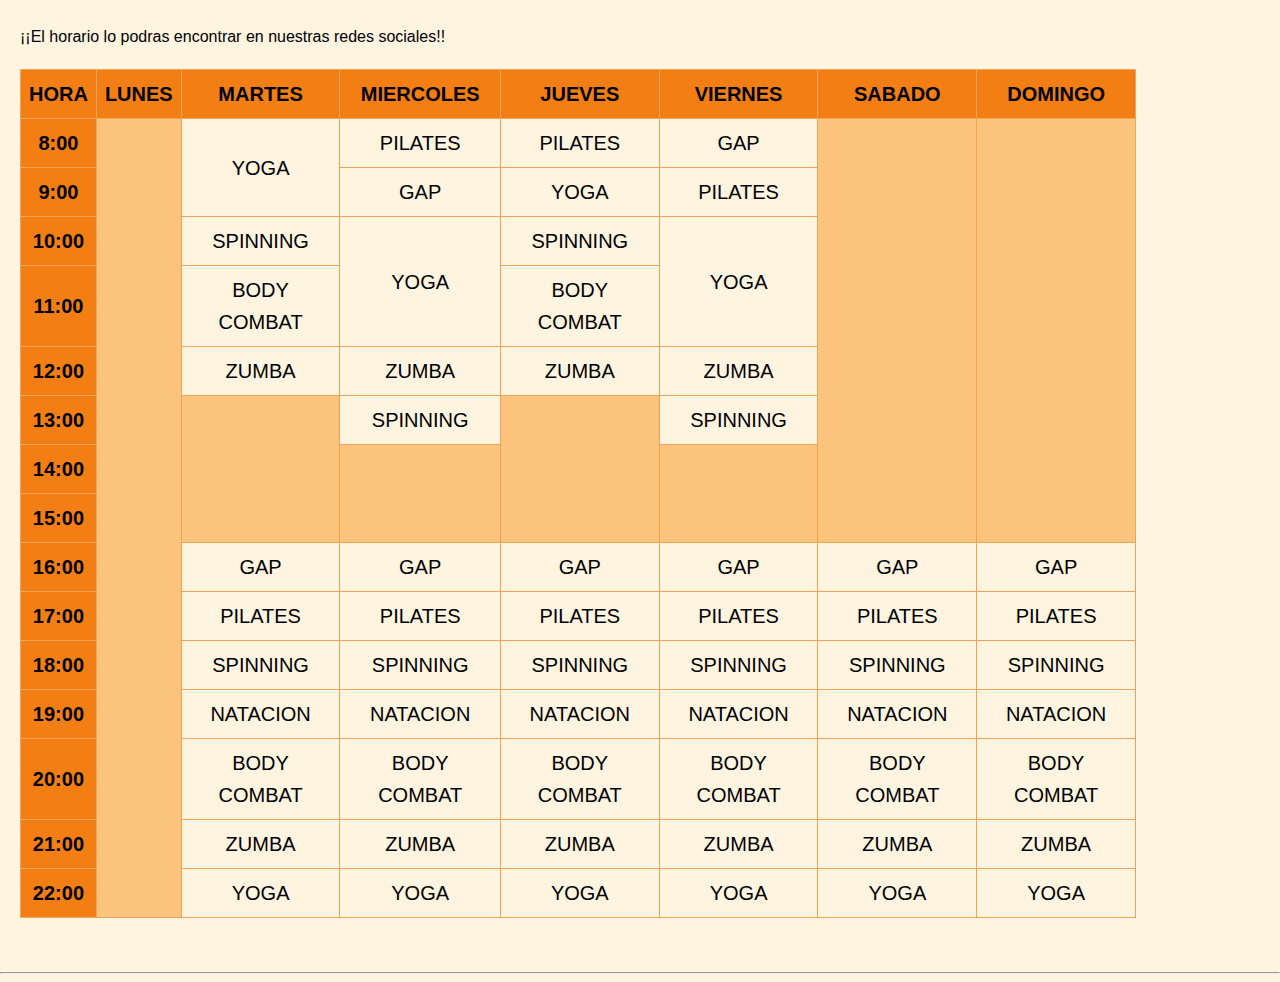
==== commit 66a02a51: "ARREGOS BIEN" ====
--- a/index.html
+++ b/index.html
@@ -85,6 +85,7 @@
                             <br/>
                             <b>¿Listo para transformar tu rutina de fitness? ¡Únete a nosotros hoy y experimenta el valor incomparable de nuestro Paquete de Bienvenida Exclusivo!</b> </p>
                     <a href="actividades.html"><h1 id="horario">Horario</h1></a>
+                    <p class="textoHorario">¡¡El horario lo podras encontrar en nuestras redes sociales!!</p>
                     <div id="tablaContenido">
                         <table>
                             <tr id="cabecera">
--- a/css/indexStyle.css
+++ b/css/indexStyle.css
@@ -63,11 +63,15 @@
     
 
 }
+
+
+
 #contenido{
     grid-column: 1/3;
     background-color: #fff4e0;
-    padding: 40px;
-    margin: 20px;
+    padding: 20px;
+    
+    width: 100%;
     text-align: left;
     box-sizing: border-box;
     position: relative;
@@ -77,13 +81,15 @@
 a{
     text-decoration: none;
 }
+
 /*TABLA HORARIO*/
 table {
-    width: 100%;
+    width: auto;
     border-collapse: collapse;
     margin-top: 20px;
     /*Esto es lo importante. Es una solución rapida pero hay que ver como hacerlo funcionar*/
     overflow-x: scroll;
+
 }
 th, td {
     border: 1px solid #f0a458;
@@ -97,24 +103,26 @@
     background-color: #fcc47c;
 }
 
-/*RESPONSIVE DE EL INDEX*/
-/* Smartphone */
+/*RESPONSIVE DEL INDEX*/
+/*pc*/
+@media only screen and (min-width: 280px) and (max-width: 768px){
+
+}
+/* telefono */
   @media only screen and (min-width: 280px) and (max-width: 768px){
     .bodyIndex{
-        width: 90%;
-        font-size: 12px;
+        width: 100%;
+        font-size: 12px; 
     }
 
+    /*quito las imagenes para que en los telefonos no salga*/
     .imgns-container{
         display: none;
     }
 
+    /*ajuiste de formato de texto y titulos*/
     #contenido{
         overflow: hidden;
-    }
-
-    #contenido h1{
-        font-size: 30px;
     }
 
     #contenido h2{
@@ -125,10 +133,29 @@
         width: 100%;
         font-size: 12px;
     }
+
     #contenido p{
-        font-size: 18px;
+        font-size: 10px;
+        text-align: justify;
     }
+
+    /*ajusta el contenido al tamaño del dispoitivo*/
+    table {
+        width: 100%;
+        font-size: 12px;
+        overflow-x: auto;
+         /* esto hace que se pueda desplazar horizontalmente si lo necesita el usuario */
+    }
+
+    /* ajusta el tamaño de las celdas*/
+    th, td {
+        padding: 0px 0px;
+        text-align: center;
+        font-size: 6px;
+    }
+
 }
+
 /* tablet */
 @media (min-width: 768px) and (max-width: 1368px) {
     
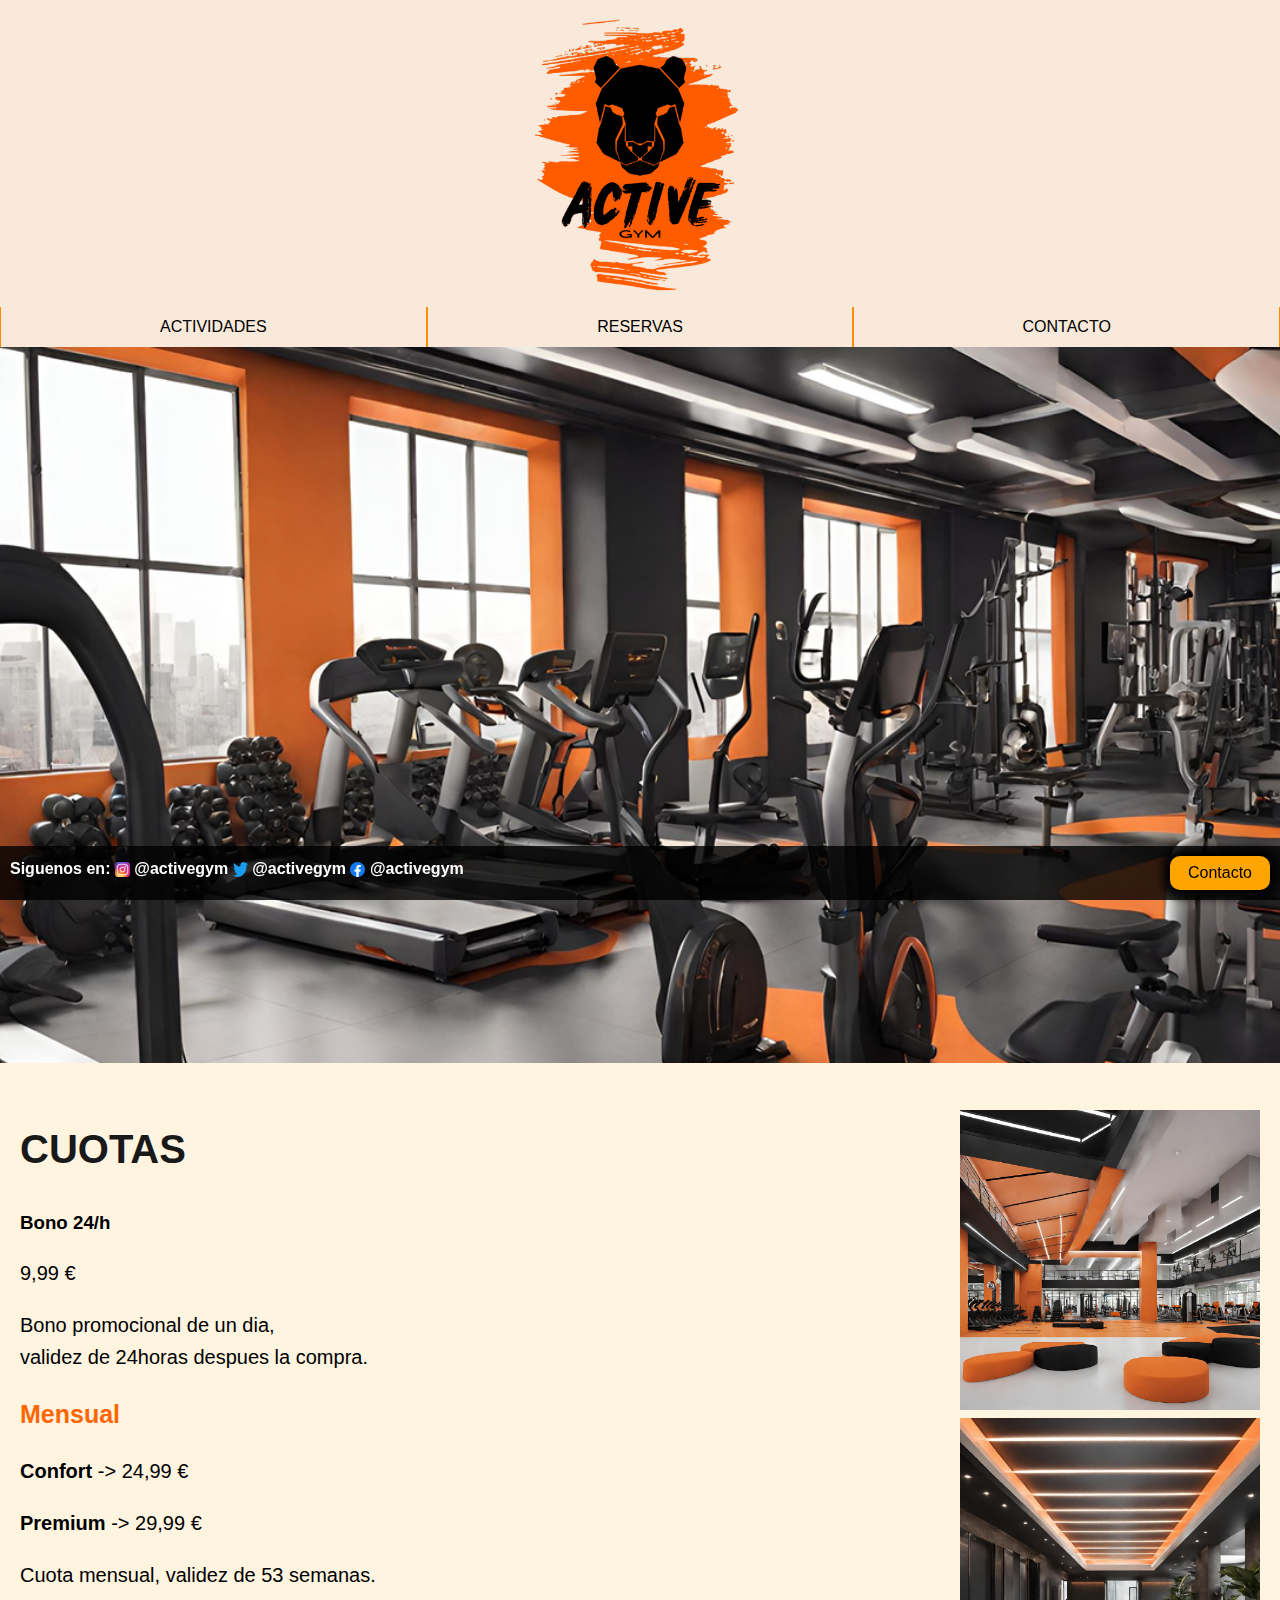
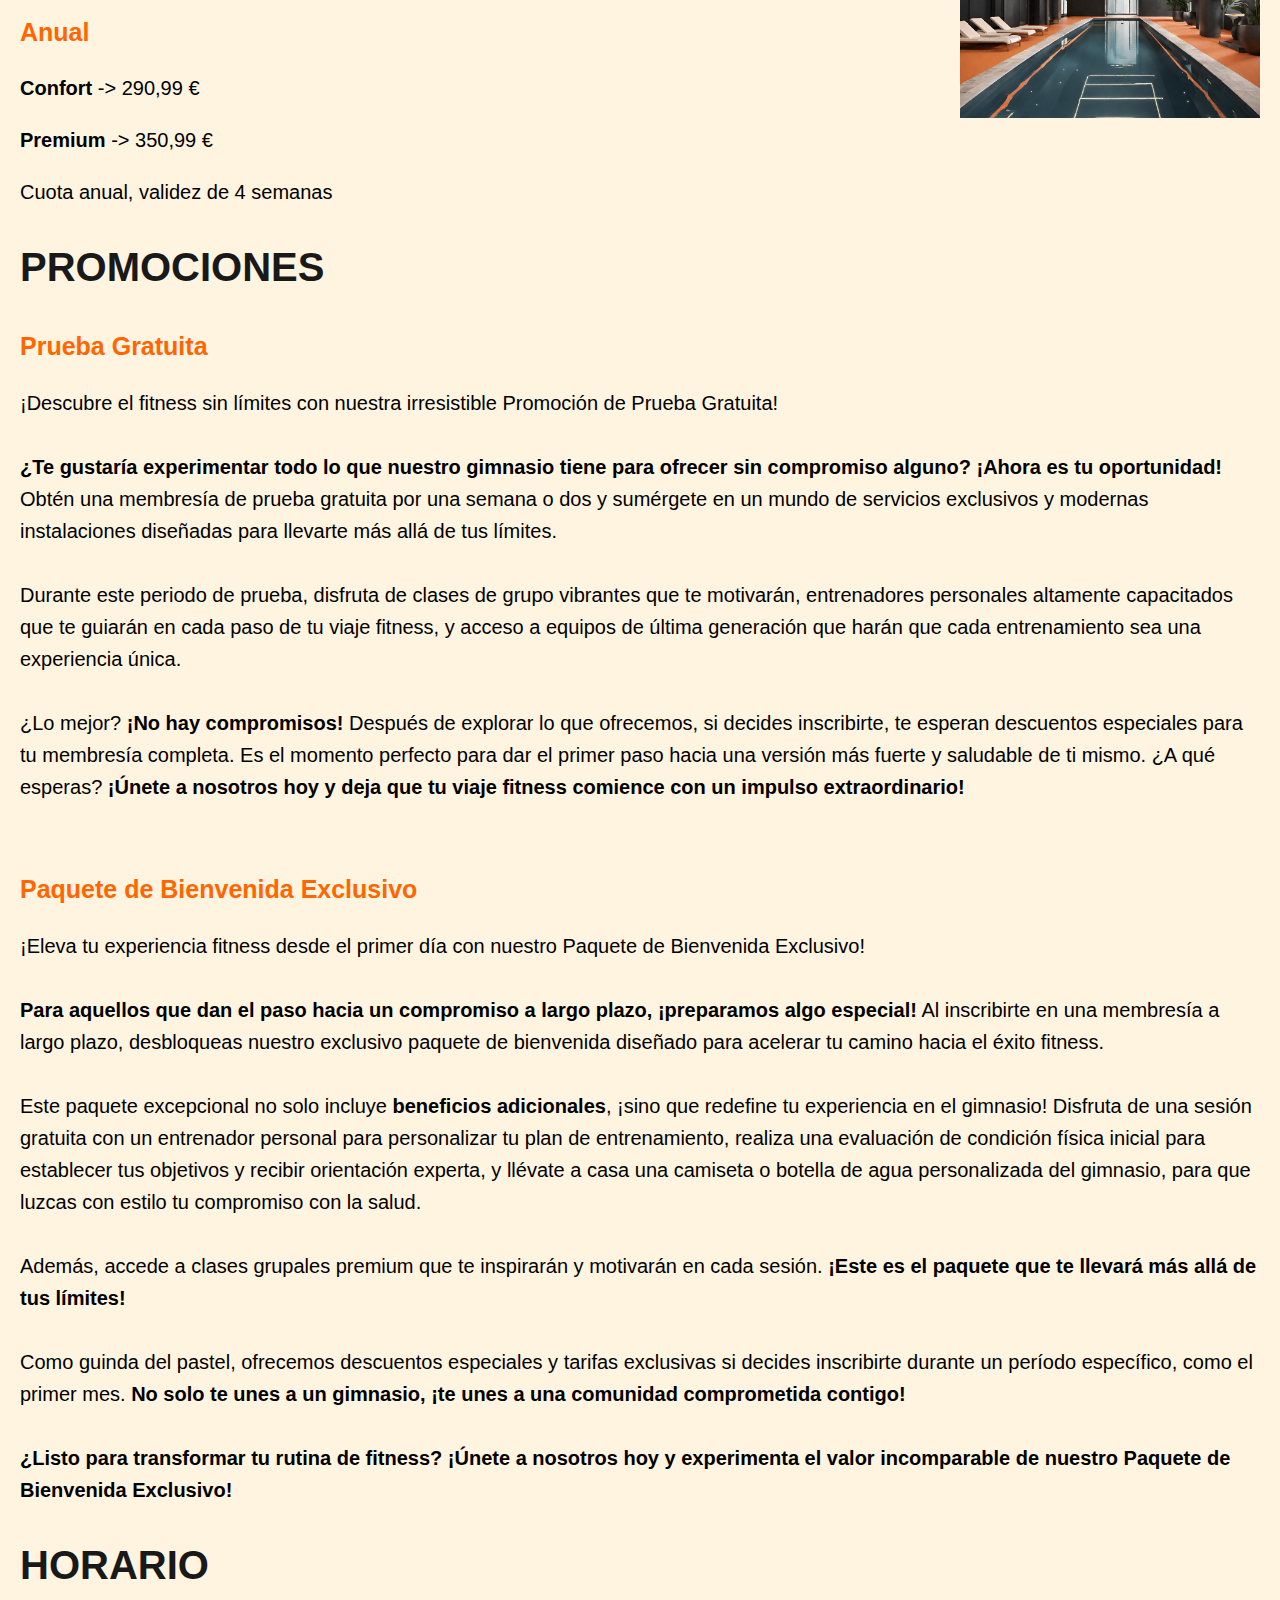
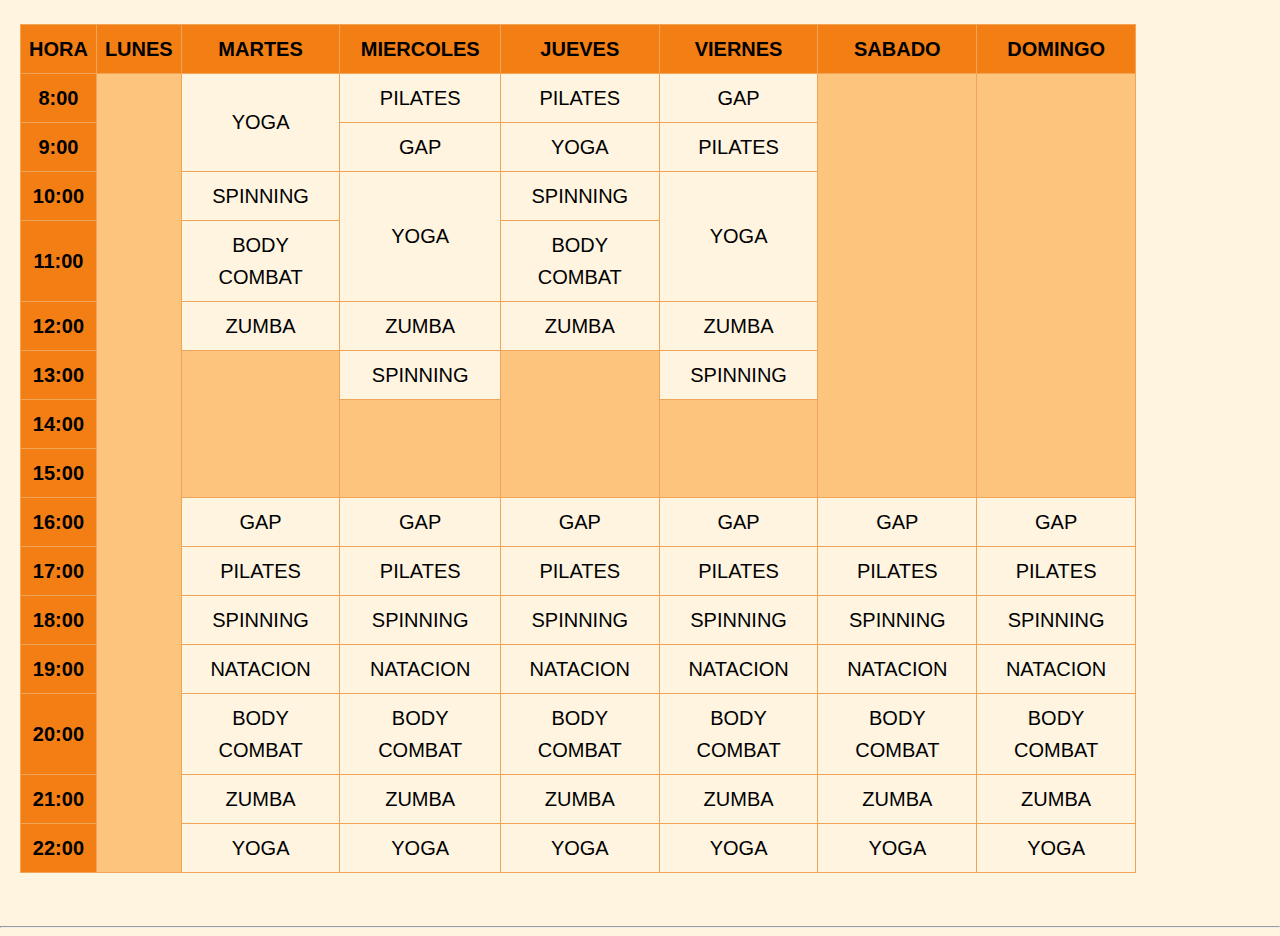
==== commit 373f35aa: "terminado" ====
--- a/index.html
+++ b/index.html
@@ -85,7 +85,6 @@
                             <br/>
                             <b>¿Listo para transformar tu rutina de fitness? ¡Únete a nosotros hoy y experimenta el valor incomparable de nuestro Paquete de Bienvenida Exclusivo!</b> </p>
                     <a href="actividades.html"><h1 id="horario">Horario</h1></a>
-                    <p class="textoHorario">¡¡El horario lo podras encontrar en nuestras redes sociales!!</p>
                     <div id="tablaContenido">
                         <table>
                             <tr id="cabecera">
--- a/css/indexStyle.css
+++ b/css/indexStyle.css
@@ -63,8 +63,6 @@
     
 
 }
-
-
 
 #contenido{
     grid-column: 1/3;
